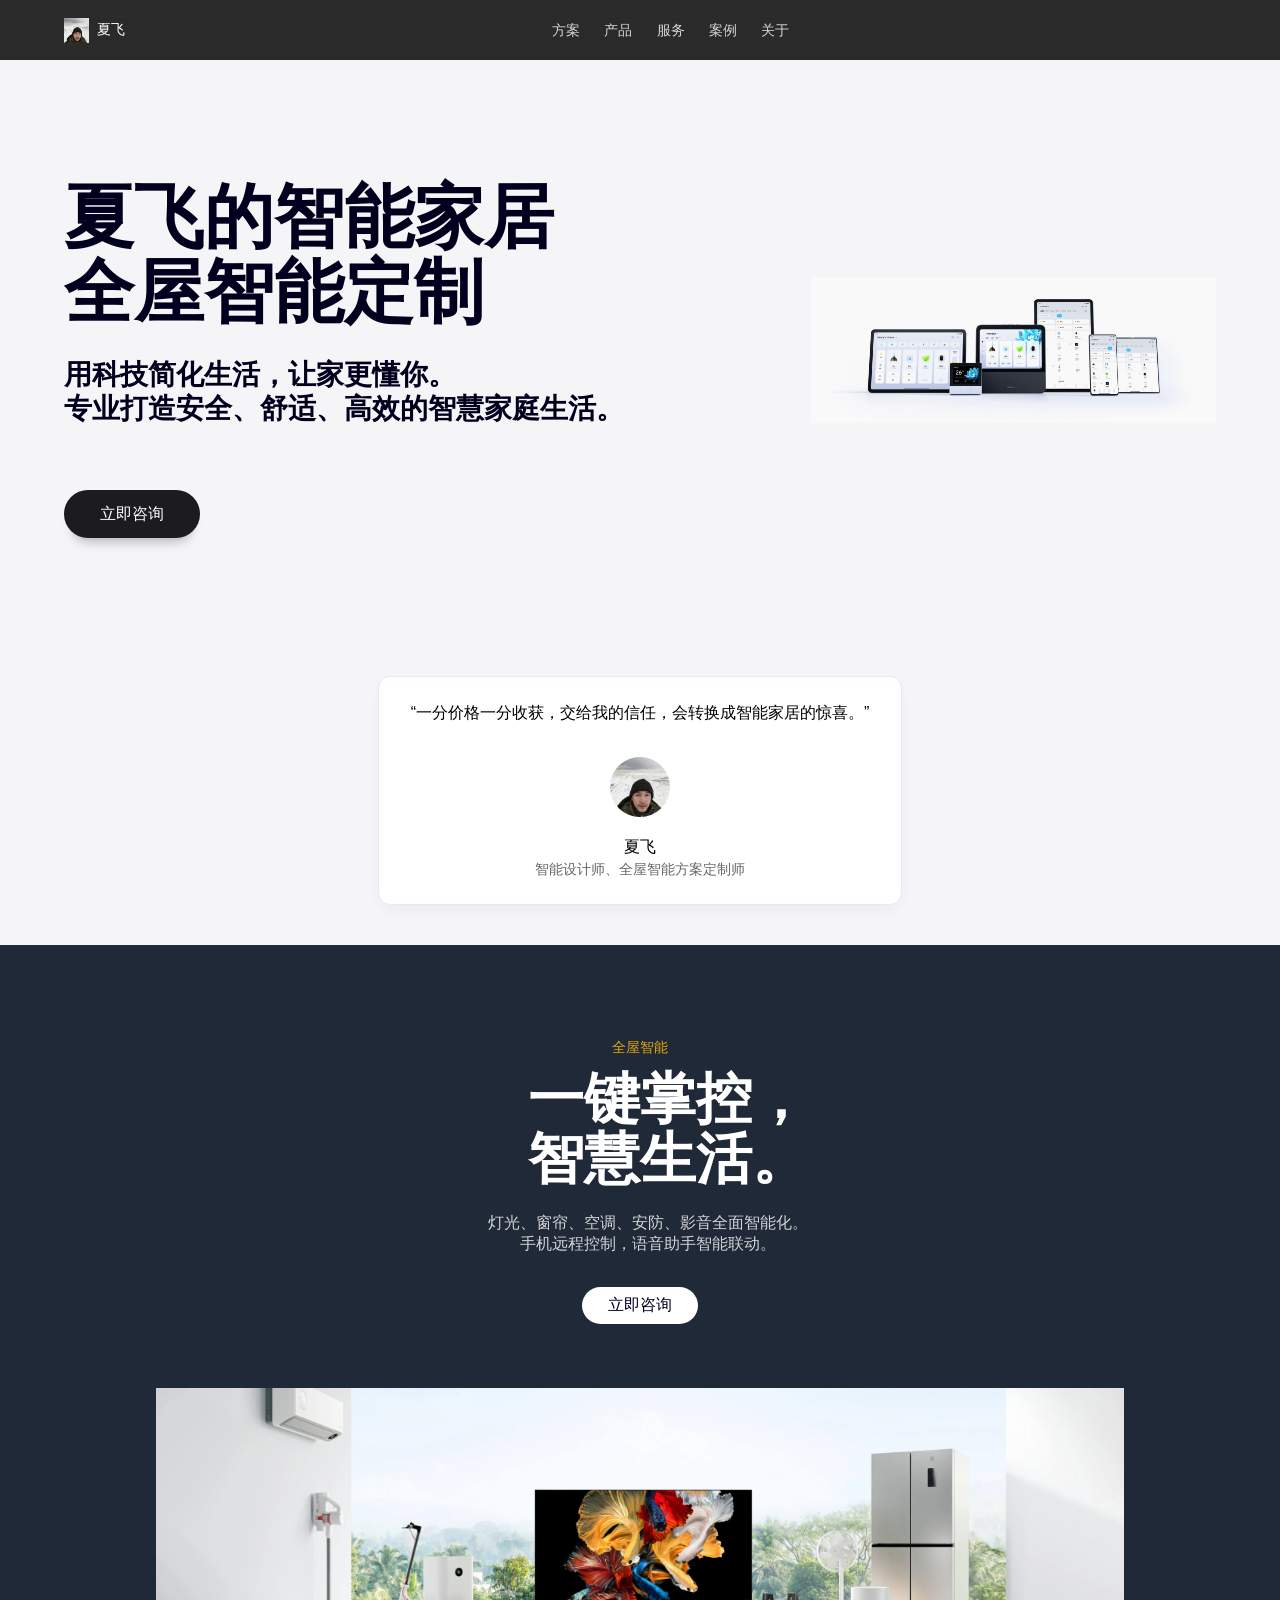
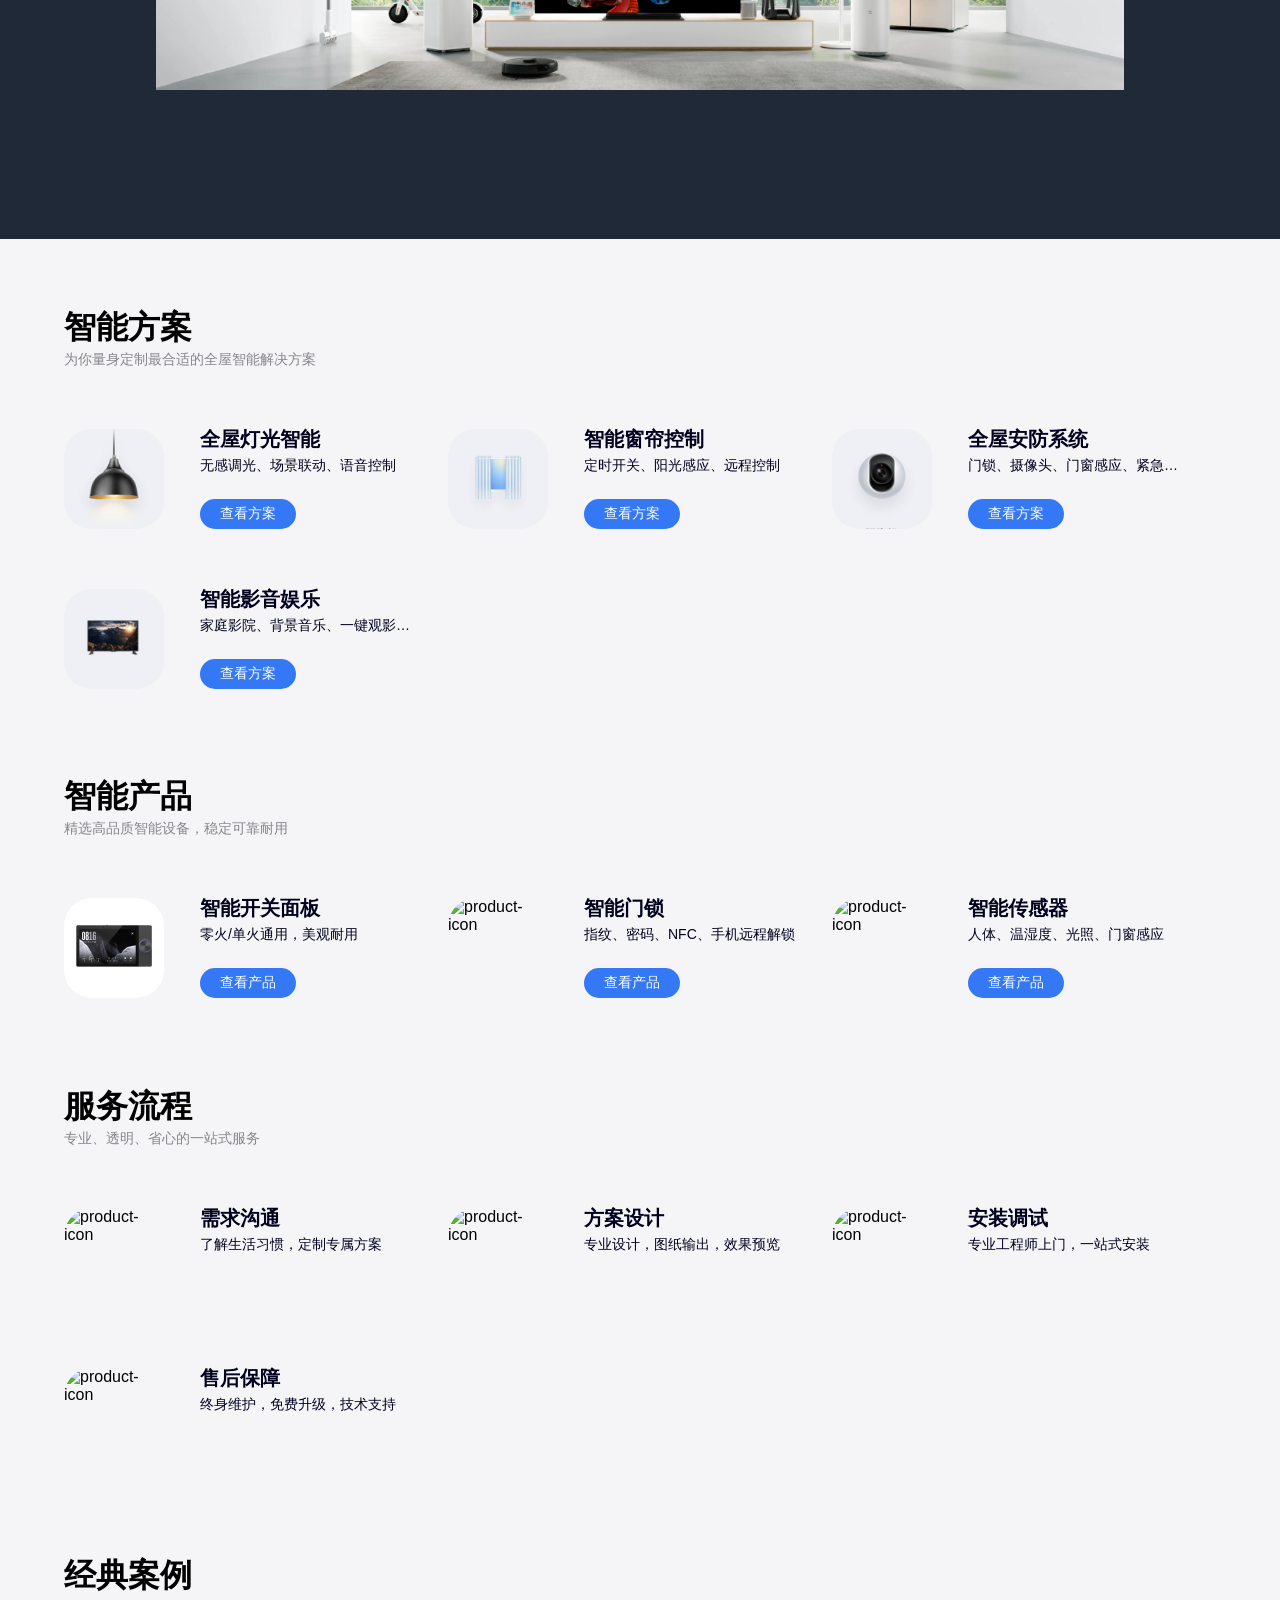
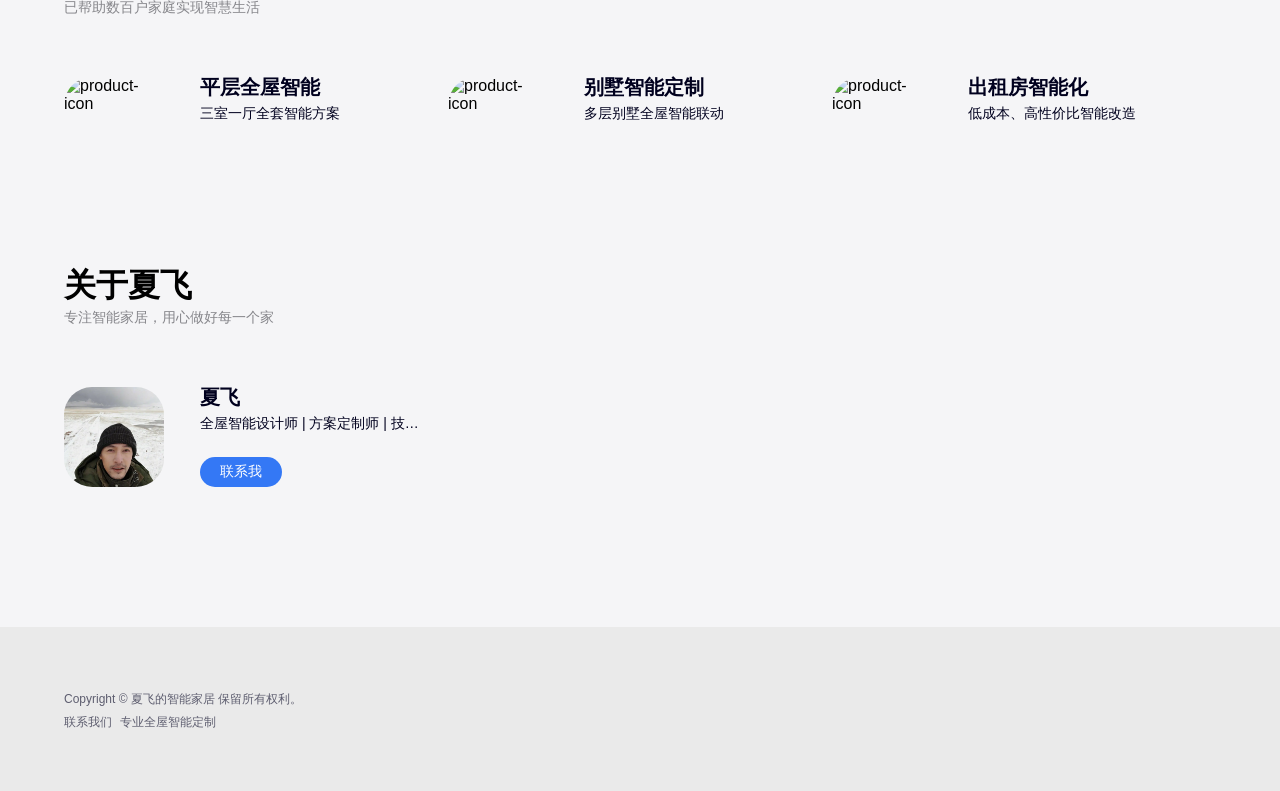
==== index.html @ c9dd4afc "Update index.html" ====
<!DOCTYPE html>
<html lang="zh-CN">

<head>
  <meta charset="UTF-8">
  <meta http-equiv="X-UA-Compatible" content="IE=edge">
  <meta name="viewport" content="width=device-width, initial-scale=1.0">
  <title>夏飞的智能家居</title>
  <link rel="stylesheet" href="/main.css">
  <link rel="icon" type="image/x-icon" href="/img/icon.webp">
  <link rel="apple-touch-icon" href="/img/icon.webp">
  <meta name="apple-mobile-web-app-title" content="智能家居">
  <link rel="bookmark" href="/img/icon.webp">
  <link rel="apple-touch-icon-precomposed" sizes="180x180" href="/img/icon.webp">
  <meta name="description" content="夏飞智能家居，全屋智能定制，打造安全、舒适、高效的智慧家庭生活。">
  <meta name="theme-color" content="#1C1C1F">
  <link rel="stylesheet" href="https://cdn3.codesign.qq.com/icons/X2bzpZRWkZAaV/latest/iconfont.css">
  <script src="/jquery-3.7.1.min.js"></script>
</head>

<body id="body">
  <!-- 顶部导航栏 -->
  <div class="nav">
    <div class="nav-content">
      <div class="nav-left">
        <a href="javascript:scrollToTopWithAnimation()" class="site-logo">
          <img src="/img/icon.webp" alt="logo" class="site-logo-img">
          <span class="site-name">夏飞</span>
        </a>
      </div>
      <div class="nav-center">
        <a href="#方案" class="nav-item">方案</a>
        <a href="#产品" class="nav-item">产品</a>
        <a href="#服务" class="nav-item">服务</a>
        <a href="#案例" class="nav-item">案例</a>
        <a href="#关于" class="nav-item">关于</a>
      </div>
      <div class="nav-right">
        <a class="nav-menu" id="nav-menu"><span class="heofont icon-menu-fill"></span></a>
      </div>
    </div>
  </div>

  <!-- 移动端菜单 -->
  <div class="menu-list" id="menu-list">
    <a href="#方案" class="nav-item">方案</a>
    <a href="#产品" class="nav-item">产品</a>
    <a href="#服务" class="nav-item">服务</a>
    <a href="#案例" class="nav-item">案例</a>
    <a href="#关于" class="nav-item">关于</a>
  </div>

  <!-- 首屏Banner -->
  <div class="first-stack need-padding">
    <div class="left-Introduce">
      <div class="title-group">
        <span class="title">夏飞的智能家居</span>
        <span class="title">全屋智能定制</span>
      </div>
      <div class="discription">
        <span class="discription-text">用科技简化生活，<span class="inline-word">让家更懂你。</span><br>专业打造<span class="inline-word">安全、舒适、高效</span>的智慧家庭生活。</span>
      </div>
      <div class="first-stack-links">
        <a href="#服务" class="about-button">立即咨询</a>
      </div>
    </div>
    <a href="#方案" class="right-stack">
      <img class="banner-img" src="/img/mishebei.webp" alt="banner" title="banner">
    </a>
  </div>

  <!-- 个人介绍 -->
  <div class="avatar-discription">
    <span class="avatar-discription-text">“一分价格一分收获，交给我的信任，会转换成智能家居的惊喜。”</span>
    <img class="avatar-image" src="/img/icon.webp">
    <span class="avatar-name">夏飞</span>
    <span class="avatar-title">智能设计师、全屋智能方案定制师</span>
  </div>

  <!-- 全屋智能Banner -->
  <div class="product-banner" style="background:#1F2937;">
    <div class="banner-info need-padding">
      <span class="tips">全屋智能</span>
      <span class="title">一键掌控<span class="punctuation">，</span><br>智慧生活<span class="punctuation">。</span></span>
      <div class="banner-discription-group">
        <span class="description">灯光、窗帘、空调、安防、影音<span class="inline-word">全面智能化<span class="punctuation">。</span></span></span>
        <span class="description">手机远程控制，语音助手<span class="inline-word">智能联动<span class="punctuation">。</span></span></span>
      </div>
      <div class="link-group">
        <a class="primary-button" href="#服务">立即咨询</a>
      </div>
    </div>
    <div class="banner-pic">
      <img class="banner-pic-img" src="/img/banner-muyu.webp" alt="banner image">
    </div>
  </div>

  <!-- 智能方案 -->
  <div class="anchor-point" id="方案"></div>
  <div class="product-group need-padding">
    <h2 class="group-title">智能方案</h2>
    <span class="group-description">为你量身定制最合适的全屋智能解决方案</span>
    <div class="group-items">

      <div class="group-item">
        <a class="group-item-icon">
          <img class="group-item-icon-img" src="/img/灯光.jpg" alt="product-icon">
        </a>
        <div class="group-info-group">
          <div class="group-info">
            <a class="title">全屋灯光智能</a>
            <a class="discription">无感调光、场景联动、语音控制</a>
          </div>
          <div class="group-info-button">
            <a class="linkbutton" href="/light.html" target="_blank">查看方案</a>
          </div>
        </div>
      </div>

      <div class="group-item">
        <a class="group-item-icon">
          <img class="group-item-icon-img" src="/img/窗帘.jpg" alt="product-icon">
        </a>
        <div class="group-info-group">
          <div class="group-info">
            <a class="title">智能窗帘控制</a>
            <a class="discription">定时开关、阳光感应、远程控制</a>
          </div>
          <div class="group-info-button">
            <a class="linkbutton" href="/curtain.html" target="_blank">查看方案</a>
          </div>
        </div>
      </div>

      <div class="group-item">
        <a class="group-item-icon">
          <img class="group-item-icon-img" src="/img/摄像机.jpg" alt="product-icon">
        </a>
        <div class="group-info-group">
          <div class="group-info">
            <a class="title">全屋安防系统</a>
            <a class="discription">门锁、摄像头、门窗感应、紧急报警</a>
          </div>
          <div class="group-info-button">
            <a class="linkbutton" href="/security.html" target="_blank">查看方案</a>
          </div>
        </div>
      </div>

      <div class="group-item">
        <a class="group-item-icon">
          <img class="group-item-icon-img" src="/img/电视.jpg" alt="product-icon">
        </a>
        <div class="group-info-group">
          <div class="group-info">
            <a class="title">智能影音娱乐</a>
            <a class="discription">家庭影院、背景音乐、一键观影模式</a>
          </div>
          <div class="group-info-button">
            <a class="linkbutton" href="/media.html" target="_blank">查看方案</a>
          </div>
        </div>
      </div>

    </div>
  </div>

  <!-- 智能产品 -->
  <div class="anchor-point" id="产品"></div>
  <div class="product-group need-padding">
    <h2 class="group-title">智能产品</h2>
    <span class="group-description">精选高品质智能设备，稳定可靠耐用</span>
    <div class="group-items">

      <div class="group-item">
        <a class="group-item-icon">
          <img class="group-item-icon-img" src="/img/智能开关.jpg" alt="product-icon">
        </a>
        <div class="group-info-group">
          <div class="group-info">
            <a class="title">智能开关面板</a>
            <a class="discription">零火/单火通用，美观耐用</a>
          </div>
          <div class="group-info-button">
            <a class="linkbutton" href="/switch.html" target="_blank">查看产品</a>
          </div>
        </div>
      </div>

      <div class="group-item">
        <a class="group-item-icon">
          <img class="group-item-icon-img" src="/img/智能门锁.jpg" alt="product-icon">
        </a>
        <div class="group-info-group">
          <div class="group-info">
            <a class="title">智能门锁</a>
            <a class="discription">指纹、密码、NFC、手机远程解锁</a>
          </div>
          <div class="group-info-button">
            <a class="linkbutton" href="/lock.html" target="_blank">查看产品</a>
          </div>
        </div>
      </div>

      <div class="group-item">
        <a class="group-item-icon">
          <img class="group-item-icon-img" src="/img/传感器.jpg" alt="product-icon">
        </a>
        <div class="group-info-group">
          <div class="group-info">
            <a class="title">智能传感器</a>
            <a class="discription">人体、温湿度、光照、门窗感应</a>
          </div>
          <div class="group-info-button">
            <a class="linkbutton" href="/sensor.html" target="_blank">查看产品</a>
          </div>
        </div>
      </div>

    </div>
  </div>

  <!-- 服务流程 -->
  <div class="anchor-point" id="服务"></div>
  <div class="product-group need-padding">
    <h2 class="group-title">服务流程</h2>
    <span class="group-description">专业、透明、省心的一站式服务</span>
    <div class="group-items">
      <div class="group-item">
        <a class="group-item-icon">
          <img class="group-item-icon-img" src="/img/tianliGPT.webp" alt="product-icon">
        </a>
        <div class="group-info-group">
          <div class="group-info">
            <a class="title">需求沟通</a>
            <a class="discription">了解生活习惯，定制专属方案</a>
          </div>
        </div>
      </div>
      <div class="group-item">
        <a class="group-item-icon">
          <img class="group-item-icon-img" src="/img/反馈论坛.webp" alt="product-icon">
        </a>
        <div class="group-info-group">
          <div class="group-info">
            <a class="title">方案设计</a>
            <a class="discription">专业设计，图纸输出，效果预览</a>
          </div>
        </div>
      </div>
      <div class="group-item">
        <a class="group-item-icon">
          <img class="group-item-icon-img" src="/img/应用图标库.webp" alt="product-icon">
        </a>
        <div class="group-info-group">
          <div class="group-info">
            <a class="title">安装调试</a>
            <a class="discription">专业工程师上门，一站式安装</a>
          </div>
        </div>
      </div>
      <div class="group-item">
        <a class="group-item-icon">
          <img class="group-item-icon-img" src="/img/Butterfly.webp" alt="product-icon">
        </a>
        <div class="group-info-group">
          <div class="group-info">
            <a class="title">售后保障</a>
            <a class="discription">终身维护，免费升级，技术支持</a>
          </div>
        </div>
      </div>
    </div>
  </div>

  <!-- 经典案例 -->
  <div class="anchor-point" id="案例"></div>
  <div class="product-group need-padding">
    <h2 class="group-title">经典案例</h2>
    <span class="group-description">已帮助数百户家庭实现智慧生活</span>
    <div class="group-items">
      <div class="group-item">
        <a class="group-item-icon">
          <img class="group-item-icon-img" src="/img/HeoMusic.webp" alt="product-icon">
        </a>
        <div class="group-info-group">
          <div class="group-info">
            <a class="title">平层全屋智能</a>
            <a class="discription">三室一厅全套智能方案</a>
          </div>
        </div>
      </div>
      <div class="group-item">
        <a class="group-item-icon">
          <img class="group-item-icon-img" src="/img/TimePlus.webp" alt="product-icon">
        </a>
        <div class="group-info-group">
          <div class="group-info">
            <a class="title">别墅智能定制</a>
            <a class="discription">多层别墅全屋智能联动</a>
          </div>
        </div>
      </div>
      <div class="group-item">
        <a class="group-item-icon">
          <img class="group-item-icon-img" src="/img/anzhiyu.webp" alt="product-icon">
        </a>
        <div class="group-info-group">
          <div class="group-info">
            <a class="title">出租房智能化</a>
            <a class="discription">低成本、高性价比智能改造</a>
          </div>
        </div>
      </div>
    </div>
  </div>

  <!-- 关于我 -->
  <div class="anchor-point" id="关于"></div>
  <div class="product-group need-padding">
    <h2 class="group-title">关于夏飞</h2>
    <span class="group-description">专注智能家居，用心做好每一个家</span>
    <div class="group-items">
      <div class="group-item">
        <a class="group-item-icon">
          <img class="group-item-icon-img" src="/img/icon.webp" alt="product-icon">
        </a>
        <div class="group-info-group">
          <div class="group-info">
            <a class="title">夏飞</a>
            <a class="discription">全屋智能设计师 | 方案定制师 | 技术工程师</a>
          </div>
          <div class="group-info-button">
            <a class="linkbutton" href="/contact.html" target="_blank">联系我</a>
          </div>
        </div>
      </div>
    </div>
  </div>

  <!-- 页脚 -->
  <div class="footer">
    <div class="footer-content need-padding">
      <span class="info">Copyright © 夏飞的智能家居 保留所有权利。</span>
      <div class="info-group">
        <a class="info" href="#服务">联系我们</a>
        <a class="info">专业全屋智能定制</a>
      </div>
    </div>
  </div>

  <script src="/js/simpleParallax.min.js"></script>
  <script src="/js/main.js"></script>
</body>
</html>
---- main.css ----
@charset  "UTF-8";

:root{
  --heo-white: #fff;
  --heo-white-op: rgba(255,255,255,0.2);
  --heo-black: #000;
  --heo-black-op: rgba(0,0,0,0.2);
  --heo-none: #00001e00;
  --heo-gray: #999999;
  --heo-gray-op: #9999992b;
  --heo-vip: #e5a80d;
  --heo-main: var(--heo-theme);
  --heo-main-op: var(--heo-theme-op);
  --heo-main-none: var(--heo-theme-none);
  --heo-shadow-theme: 0 8px 12px -3px var(--heo-theme-op);
  --heo-shadow-blackdeep: 0 2px 16px -3px rgba(0, 0, 0,.15);
  --heo-shadow-main: 0 8px 12px -3px var(--heo-main-op);
  --heo-shadow-blue: 0 8px 12px -3px rgba(40, 109, 234,.20);
  --heo-shadow-white: 0 8px 12px -3px rgba(255, 255, 255,.20);
  --heo-shadow-black: 0 0 12px 4px rgba(0, 0, 0,.05);
  --heo-shadow-yellow: 0px 38px 77px -26px rgba(255, 201, 62,.12);
  --heo-shadow-red: 0 8px 12px -3px #ee7d7936;
  --heo-shadow-green: 0 8px 12px -3px #87ee7936;
  --heo-logo-color: linear-gradient(215deg,#4584ff 0%,#cf0db9 100%);
  --heo-snackbar-time: 5s;
  --style-border: 1px solid var(--heo-card-border);
  --style-border-always: 1px solid var(--heo-card-border);
  --style-border-hover: 1px solid var(--heo-main);
  --style-border-hover-always: 1px solid var(--heo-main);
  --style-border-dashed: 1px dashed var(--heo-theme-op);
}

::selection {
  background: var(--heo-fontcolor);
  color: var(--heo-background);
}

:root {
  --heo-theme: #4375ff;
  --heo-theme-op: #4375ff23;
  --heo-theme-op-deep: #4375ffdd;
  --heo-theme-none: #4375ff01;
  --heo-blue: #3478f5;
  --heo-red: #D8213C;
  --heo-pink: #FF7C7C;
  --heo-green: #28a63f;
  --heo-yellow: #c28b00;
  --heo-yellow-op: #d99c001a;
  --heo-orange: #ffc635;
  --heo-fontcolor: #00001e;
  --heo-background: #F5F5F7;
  --heo-navbg: rgba(22, 22, 23, 0.91);
  --heo-reverse: #000;
  --heo-maskbg: rgba(255, 255, 255, 0.6);
  --heo-maskbgdeep: rgba(255, 255, 255, 0.85);
  --heo-hovertext: var(--heo-main);
  --heo-ahoverbg: #F7F7FA;
  --heo-lighttext: var(--heo-main);
  --heo-secondtext: rgba(60, 60, 67, 0.6);
  --heo-scrollbar: rgba(60, 60, 67, 0.4);
  --heo-card-btn-bg: #1C1C1F;
  --heo-post-blockquote-bg: #fafcff;
  --heo-post-tabs-bg: #f2f5f8;
  --heo-secondbg: #eaeaea;
  --heo-shadow-nav:0 5px 12px -5px rgba(102, 68, 68, 0.05);
  --heo-card-bg: #fff;
  --heo-card-bg-op: var(--heo-black-op);
  --heo-card-bg-none: rgba(255, 255, 255, 0);
  --heo-shadow-lightblack:0 5px 12px -5px rgba(102, 68, 68, 0.00);
  --heo-shadow-light2black:0 5px 12px -5px rgba(102, 68, 68, 0.00);
  --heo-card-border: #e3e8f7;
  --heo-shadow-border: 0 8px 16px -4px #2c2d300c;
  --style-border-forever: 2px solid var(--heo-main);
}

@keyframes floating {
  0% { transform: translate(0,  0px); }
  50%  { transform: translate(0, 10px); }
  100%   { transform: translate(0, 0px); }   
}

@keyframes showbanner {
  0% {
    top: 0px;
    background: var(--heo-theme);
  }
  30% {
    top: 40px;
  }
  80% {
    background: var(--heo-theme);
  }
  100% {
    background: var(--heo-secondbg);
  }
}

@keyframes showbannertext {
  0% {
    color: var(--heo-white);
  }
  30% {
    
  }
  80% {
    color: var(--heo-white);
  }
  100% {
    color: var(--heo-fontcolor);
  }
}

body {
  background: var(--heo-background);
  display: flex;
  margin: auto;
  flex-direction: column;
  font-family: PingFangSC-Regular, Roboto, Helvetica Neue, Helvetica, Tahoma,
    Arial, PingFang SC-Light, Microsoft YaHei;
  align-items: center;
}

body .need-padding {
  max-width: 1200px;
  width: 90%;
}

a {
  text-decoration:none;
  user-select:none;
  -webkit-user-drag: none;
}

span {
  user-select:none;
}

sup {
  font-size: 12px;
  background: var(--heo-green);
  color: var(--heo-white);
  padding: 4px;
  border-radius: 4px;
  margin-left: 6px;
  white-space: nowrap;
  position: absolute;
  top: -4px;
}

sup.hot {
  background: var(--heo-red);
}

img {
  user-select:none;
  -webkit-user-drag: none;
}

/* ✅ 修复1：导航栏强制在最顶层 */
.nav {
  display: flex;
  width: 100%;
  left: 0;
  position: fixed;
  justify-content: center;
  flex-direction: column;
  background: var(--heo-navbg);
  align-items: center;
  z-index: 9999;
  transition: ease-in-out 0.3s;
  backdrop-filter: blur(10px);
}

.nav-content {
  max-width: 1200px;
  width: 90%;
  display: flex;
  justify-content: space-between;
  align-items: center;
  height: 60px;
  z-index: 2;
  transition: ease-in-out 0.3s;
}

.nav-banner {
  width: 100%;
  height: 44px;
  display: flex;
  align-items: center;
  justify-content: center;
  position: absolute;
  top: 44px;
  left: 0;
  animation: showbanner 4s ease-in-out;
  z-index: 1;
  background: var(--heo-secondbg);
  
}

.nav-banner a{
  font-size: 12px;
  transition: ease-in-out 0.3s;
  animation: showbannertext 4s ease-in-out;
  color: var(--heo-fontcolor);
}

.nav-banner a:hover {
  color: var(--heo-main);
}

.nav-right .nav-menu {
  display: none;
}

a.site-logo {
  display: flex;
  align-items: center;
}

img.site-logo-img {
  width: 25px;
}

.menu-list {
  display: none;
}

.banner-img {
  width: 405px;
  max-width: 100%;
  animation: floating 4s ease-in-out infinite;
  pointer-events:none;
  object-fit:cover;
  transform: translate(0,  -7px);
}

span.site-name {
  color: var(--heo-white);
  font-size: 14px;
  margin-left: 8px;
}

a.nav-item {
  color: var(--heo-white);
  opacity: 0.8;
  transition: ease-in-out 0.3s;
  font-size: 14px;
  margin: 0 2px;
  padding: 4px 8px;
  border-radius: 16px;
}

a.nav-item:hover {
  opacity: 1;
  background: var(--heo-card-bg);
  color: var(--heo-fontcolor);
}

.nav-right {
  display: flex;
  align-items: center;
}

.first-stack {
  display: flex;
  justify-content: space-between;
  margin-top: 180px;
  margin-bottom: 120px;
  align-items: center;
}

.title-group {
  display: flex;
  flex-direction: column;
  font-size: 70px;
  font-weight: 400;
  color: #00001e;
  line-height: 75px;
  font-weight: bold;
  font-family: system-ui;
}

span.discription-text {
  display: block;
  font-size: 28px;
  font-weight: 400;
  color: #00001e;
  line-height: 34px;
  margin-top: 28px;
  font-weight: bold;
}

a.about-button {
  display: flex;
  padding: 0 36px;
  background: var(--heo-card-btn-bg);
  color: var(--heo-white);
  border-radius: 29px;
  box-shadow: 0px 12px 12px -9px rgba(0,0,0,0.29);
  margin-top: 64px;
  width: fit-content;
  transition: ease-in-out 0.3s;
  white-space: nowrap;
  align-items: center;
  justify-content: center;
  height: 48px;
}

a.about-button:hover {
  background: var(--heo-main);
  box-shadow: 0px 12px 12px -9px rgba(5, 51, 137, 0.29);
}

.product-group {
  margin: 0;
  width: 100%;
}

h2.group-title {
  font-size: 32px;
  margin-bottom: 0;
}

.group-description {
  font-size: 14px;
  color: var(--heo-secondtext);
}

.group-items {
  display: flex;
  margin-top: 60px;
  flex-direction: row;
  flex-wrap: wrap;
  
}

.group-item {
  display: flex;
  width: calc(100% / 3);
  margin-bottom: 60px;
}

a.group-item-icon {
  width: 100px;
  height: 100px;
  flex-shrink: 0;
}

img.group-item-icon-img {
  width: 100px;
  height: 100px;
  border-radius: 28px;
  display: block !important;
  visibility: visible !important;
  opacity: 1 !important;
}

.group-info-button {
  display: flex;
  align-items: center;
  margin-top: 8px;
}

span.linkbotton-tips {
  display: flex;
  margin-left: 10px;
  font-size: 12px;
  color: var(--heo-secondtext);
}

.special-card span.linkbotton-tips {
  color: var(--heo-white);
}

.group-info {
  display: flex;
  flex-direction: column;
}

.group-info-group {
  margin-left: 36px;
  display: flex;
  flex-direction: column;
  justify-content: space-between;
  height: 100px;
  height: auto !important;
  min-height: 100px;
}

.group-info-group a.title {
  color: var(--heo-fontcolor);
  font-size: 20px;
  line-height: 1;
  margin-bottom: 8px;
  width: fit-content;
  position: relative;
  font-weight: bold;
}

.group-info-group a.discription {
  color: var(--heo-fontcolor);
  font-size: 14px;
  width: fit-content;
  max-width: 220px;
  word-break: break-all;
  text-overflow: ellipsis;
  display: -webkit-box;
  -webkit-box-orient: vertical;
  -webkit-line-clamp: 1;
  overflow: hidden;
  margin-bottom: 8px;
}

/* ✅ 修复2：按钮层级降低 */
a.linkbutton {
  padding: 6px 20px;
  display: flex;
  background: var(--heo-blue);
  color: var(--heo-white);
  font-size: 14px;
  border-radius: 21px;
  transition: ease-in-out 0.3s;
  width: fit-content;
  white-space: nowrap;
  display: inline-block !important;
  visibility: visible !important;
  opacity: 1 !important;
  position: relative !important;
  z-index: 1;
}

a.linkbutton:hover {
  filter: brightness(1.2);
}

a.linkbutton:active {
  filter: brightness(0.8);
}

.footer {
  padding: 60px 0 60px 0;
  display: flex;
  justify-content: center;
  width: 100%;
  background: var(--heo-secondbg);
  margin-top: 80px;
  align-items: center;
}

.footer .info {
  font-size: 12px;
  margin: 0 20px;
  opacity: 0.6;
  color: var(--heo-fontcolor);
  transition: ease-in-out 0.3s;
  margin: 4px 0;
}

.footer a.info:hover {
  opacity: 1;
}

.footer .info-group .info:not(:first-child) {
  margin-left: 4px;
}

.footer-content {
  display: flex;
  flex-direction: column;
}

/* banner */

.product-banner {
  background-image: linear-gradient(180deg, #02162A 0%, #00001e 100%);
  width: 100%;
  display: flex;
  flex-direction: column;
  align-items: center;
  padding: 94px 0 0 0;
  height: fit-content;
  margin: 40px 0;
  overflow: hidden;
  position: relative;
  min-height: 800px;
}

.banner-info {
  display: flex;
  flex-direction: column;
  align-items: center;
}

.product-banner .tips {
  color: var(--heo-vip);
  font-size: 14px;
}

.product-banner span.title {
  font-size: 56px;
  color: var(--heo-white);
  font-weight: bold;
  text-align: center;
  line-height: 60px;
  margin-top: 12px;
}

span.punctuation {
  position: absolute;
}

.banner-discription-group {
  display: flex;
  flex-direction: column;
  align-items: center;
  opacity: 0.8;
  margin: 24px 0 32px 0;
}

.product-banner span.description {
  font-size: 16px;
  color: var(--heo-white);
  text-align: center;
}

.link-group {
  margin-bottom: 24px;
  display: flex;
  align-items: center;
}

a.primary-button {
  padding: 8px 26px;
  background: var(--heo-white);
  color: var(--heo-fontcolor);
  border-radius: 26px;
  transition: ease-in-out 0.3s;
  white-space: nowrap;
}

a.primary-button:hover {
  background: var(--heo-black);
  color: var(--heo-white);
}

a.second-link {
  color: var(--heo-white);
  opacity: 0.6;
  font-size: 14px;
  margin-left: 12px;
  transition: ease-in-out 0.3s;
}

a.second-link:hover {
  opacity: 1;
}

.banner-pic {
  margin-top: 20px;
  display: flex;
  justify-content: center;
  height: 400px;
  position: absolute;
  bottom: 100px;
}

.banner-pic-img {
  max-width: 968px;
  width: 100%;
  margin: auto;
}

.inline-word {
  word-break: keep-all;
  white-space: nowrap;
}

.first-stack-links {
  display: flex;
}

.about-button.social-button {
  margin-left: 8px;
  padding: 0 16px;
}

.about-button.social-button i {
  font-size: 20px;
  line-height: 1;
}

.special-card {
  background: #131202;
  width: 90%;
  border-radius: 30px;
  max-width: 1200px;
  position: relative;
  display: flex;
  overflow: hidden;
  height: 500px;
}

.special-card-left {
  padding: 54px 0 54px 75px;
  z-index: 1;
  width: 100%;
  position: relative;
}

.special-card-left .tips {
  font-size: 18px;
  font-weight: bold;
  color: var(--heo-white);
}

.special-card-left .title {
  font-size: 40px;
  font-weight: bold;
  max-width: 400px;
  line-height: 1.2;
  margin-top: 8px;
  max-width: calc(100% - 700px);
  color: var(--heo-white);
}

.special-card-left .discription {
  font-size: 16px;
  margin-top: 24px;
  opacity: 0.8;
  line-height: 1.2;
  max-width: calc(100% - 700px);
  color: var(--heo-white);
}

.special-card-left .button-group {
  position: absolute;
  bottom: 56px;
  display: flex;
  align-items: center;
}

.special-card-right {
  position: absolute;
  right: 0;
  top: 0;
  height: 100%;
  display: flex;
  z-index: 0;
}

.avatar-discription {
  display: flex;
  flex-direction: column;
  align-content: center;
  padding: 24px 32px;
  background: var(--heo-white);
  margin: 0 5%;
  border-radius: 12px;
  line-height: 1.5;
  max-width: 1200px;
  margin-top: 18px;
  border: var(--style-border-always);
  box-shadow: var(--heo-shadow-border);
}

.avatar-discription-text {
  display: flex;
  font-size: 16px;
  text-align: center;
}

span.avatar-name {
  display: flex;
  margin: auto;
  font-size: 16px;
  opacity: 1;
  margin-top: 14px;
}

.avatar-image {
  width: 60px;
  height: 60px;
  border-radius: 50%;
  margin: auto;
  margin-top: 28px;
  border: 4px solid white;
  box-shadow: var(--heo-shadow-lightblack);
}

.avatar-title {
  display: flex;
  margin: auto;
  font-size: 14px;
  opacity: 0.6;
  text-align: center;
}


@media screen and (max-width: 1200px) {
  .group-item {
    width: 50%;
  }

  .special-card {
    display: none;
  }

}

@media screen and (max-width: 768px) {
  .first-stack {
    margin-bottom: 20px;
  }

  .left-Introduce {
    margin-bottom: 40px;
  }

  a.about-button {
    margin-top: 40px;
  }
  
  .group-items {
    margin-top: 30px;
  }

  body .need-padding {
    width: 80%;
  }

  .first-stack {
    flex-direction: column;
    margin-top: 120px;
  }

  .product-group {
    margin:  0px;
  }
  
  .group-item {
    width: 100%;
  }

  .footer {
    flex-direction: column;
    margin-top: 20px;
  }

  .footer .info {
    margin-bottom: 12px;
  }

  .show-menu .nav {
    background: var(--heo-fontcolor);
  }

  .show-menu .nav-content {
    background: var(--heo-fontcolor);
  }

  .nav-right .nav-item {
    display: none;
  }

  .nav-right .nav-menu {
    display: flex;
    color: var(--heo-white);
    padding: 8px 0 8px 8px;
  }

  .product-banner span.title {
    font-size: 40px;
    line-height: 46px;
  }

  .menu-list {
    display: flex;
    position: fixed;
    flex-direction: column;
    top: 60px;
    background: var(--heo-fontcolor);
    width: 100%;
    height: 0%;
    z-index: 10;
    align-items: center;
    overflow: hidden;
    transition: ease-in-out 0.3s;
    opacity: 0;
  }

  .show-menu .menu-list {
    height: 100%;
    opacity: 1;
  }

  .menu-list a.nav-item {
    padding: 8px 8px;
    font-size: 16px;
    border-bottom: 1px solid #ffffff53;
    width: 90%;
    margin-left: 0;
  }

  .show-menu .menu-list a.nav-item {
    padding: 12px 8px;
  }
  
  .banner-pic {
    margin-top: 20px;
    height: 200px;
    bottom: 40px;
  }

  .product-banner {
    padding-top: 60px;
    min-height: 520px;
  }

  h2.group-title {
    margin: 0;
  }

  a.linkbutton {
    margin-left: 0px;
  }

  .banner-img {
    height: 100%;
  }

  .banner-pic-img {
    width: 100vw;
  }

  .nav-center {
    display: none;
  }
}

@media screen and (max-width: 375px) {
  .first-stack {
    margin-bottom: 20px;
  }

  .left-Introduce {
    margin-bottom: 40px;
  }

  a.about-button {
    margin-top: 40px;
  }
  
  .group-items {
    margin-top: 30px;
  }

  .group-item {
    flex-direction: row;
  }
  .group-info-group {
    margin-left: 20px;
    flex-direction: row;
    width: 100%;
    height: 45px;
  }

  .group-info-button {
    margin-top: 0px;
    flex-direction: column;
  }

  span.linkbotton-tips {
    margin-top: 4px;
  }

  .product-group {
    margin: 0;
  }

  img.group-item-icon-img,a.group-item-icon {
    width: 40px;
    height: 40px;
    border-radius: 12px;
  }

  .product-banner {
    padding-top: 40px;
  }

  .banner-pic {
    margin-top: 0px;
    height: 150px;
  }

  h2.group-title {
    margin: 0;
  }

  a.linkbutton {
    margin-left: 8px;
  }

  .footer {
    margin-top: 20px;
  }

  .title-group .title {
    font-size: 35px;
    line-height: 1.2;
  }

  span.discription-text {
    font-size: 16px;
    line-height: 1.2;
  }

  a.about-button {
    padding: 0 24px;
  }

  .nav-center {
    display: none;
  }
}

/* ✅ 修复3：锚点跳转位置，刚好在导航栏下方 */
.anchor-point {
  display: block;
  height: 80px;
  margin-top: -80px;
  visibility: hidden;
  pointer-events: none;
}
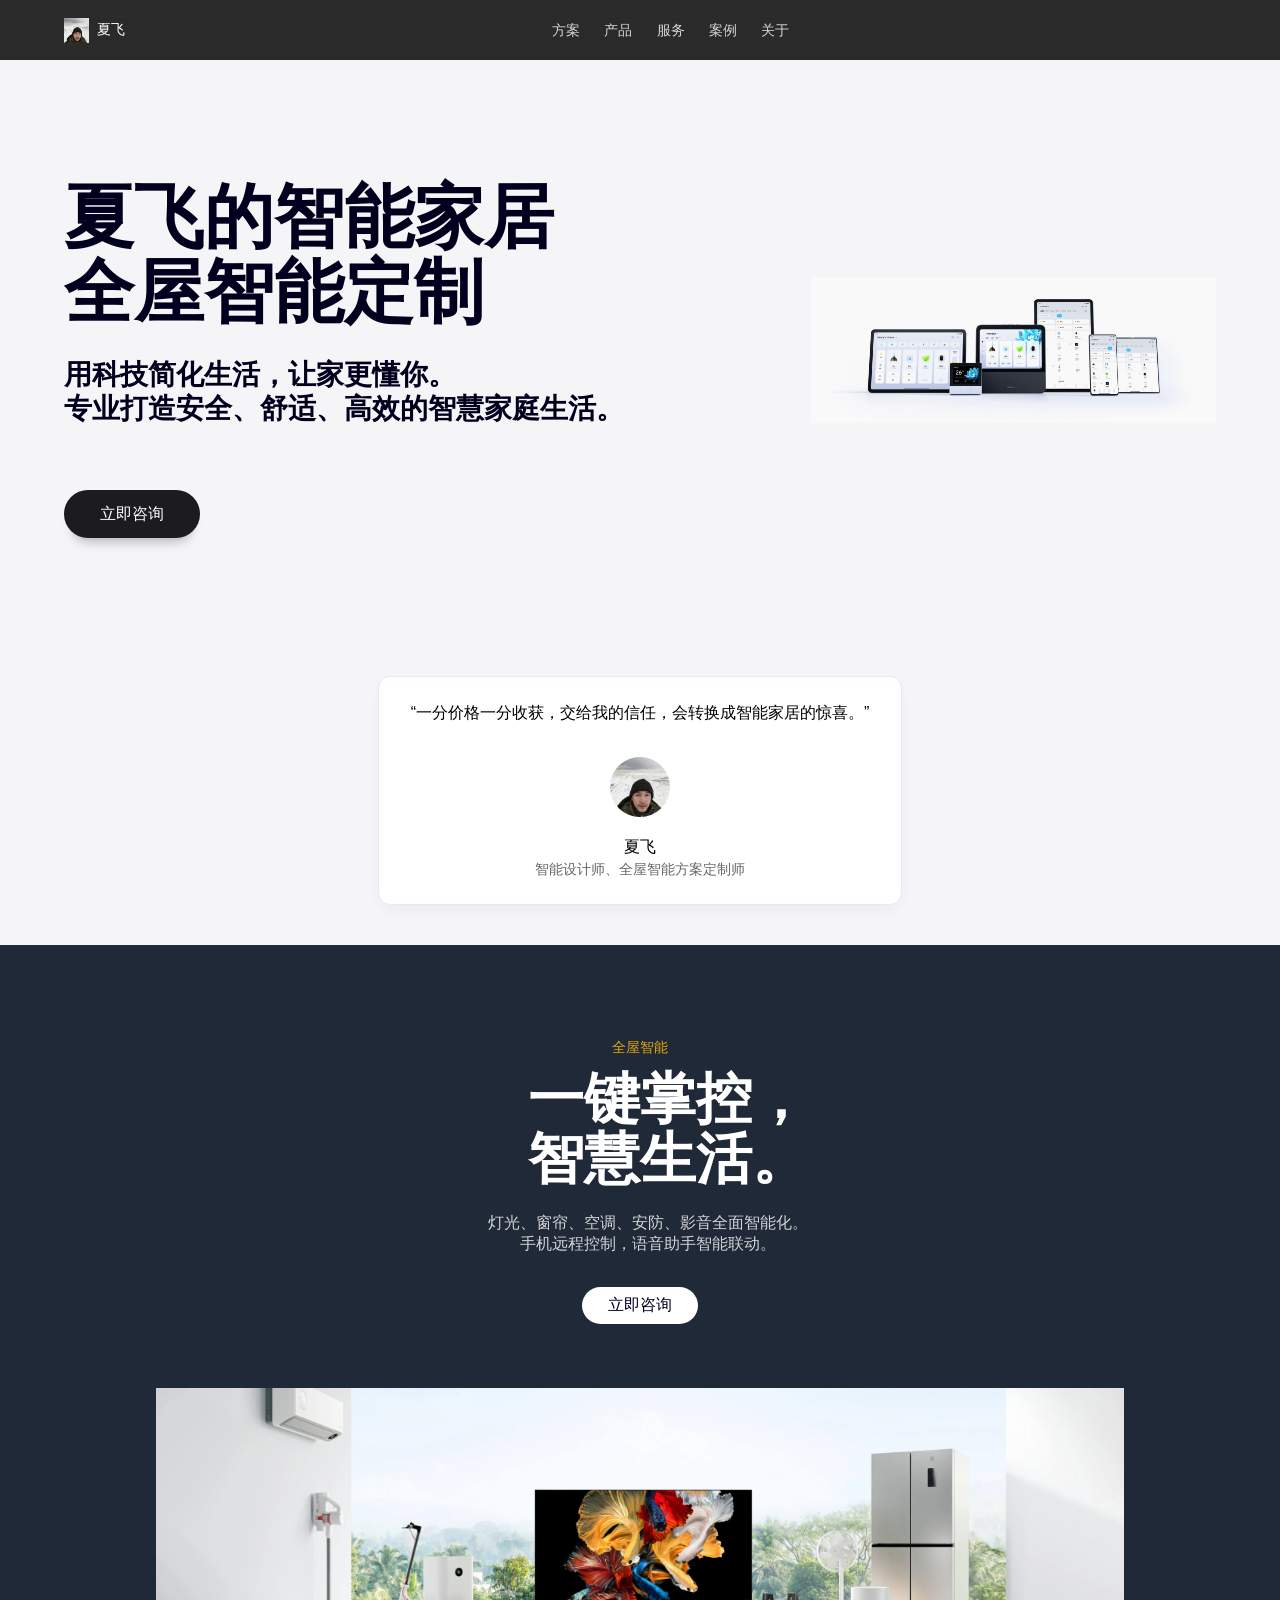
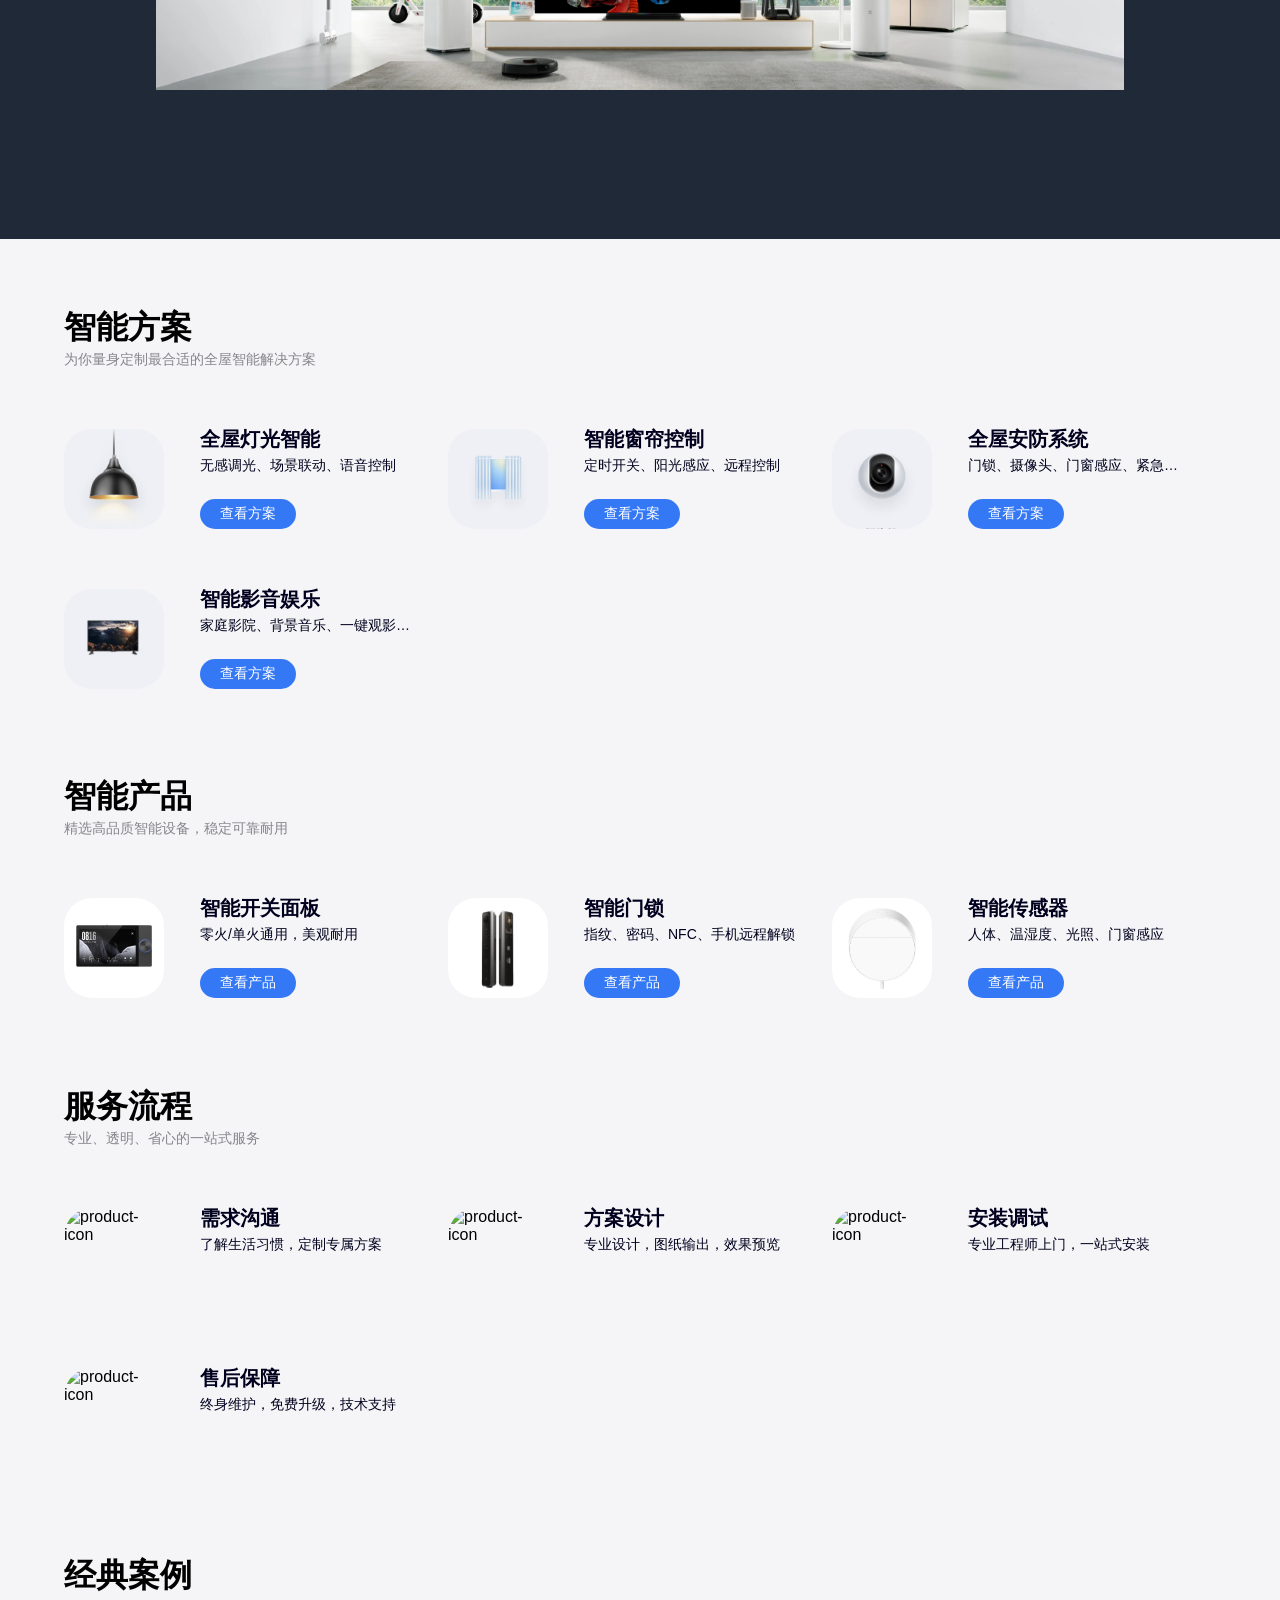
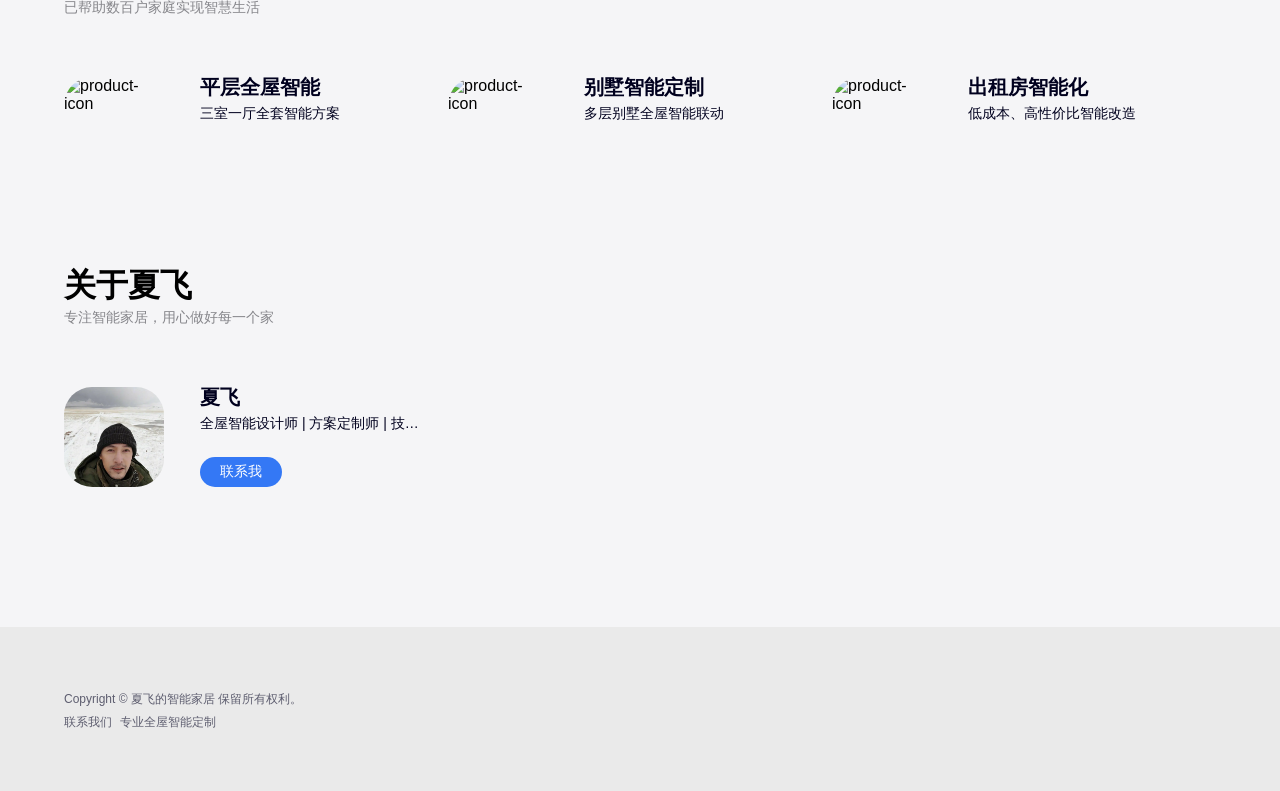
==== commit 72fb4de1: "Update index.html" ====
--- a/index.html
+++ b/index.html
@@ -61,7 +61,8 @@
         <span class="discription-text">用科技简化生活，<span class="inline-word">让家更懂你。</span><br>专业打造<span class="inline-word">安全、舒适、高效</span>的智慧家庭生活。</span>
       </div>
       <div class="first-stack-links">
-        <a href="#服务" class="about-button">立即咨询</a>
+        <!-- 👇 第一个立即咨询 → 跳转到联系页面 -->
+        <a href="/contact.html" class="about-button">立即咨询</a>
       </div>
     </div>
     <a href="#方案" class="right-stack">
@@ -87,7 +88,8 @@
         <span class="description">手机远程控制，语音助手<span class="inline-word">智能联动<span class="punctuation">。</span></span></span>
       </div>
       <div class="link-group">
-        <a class="primary-button" href="#服务">立即咨询</a>
+        <!-- 👇 第二个立即咨询 → 跳转到联系页面 -->
+        <a class="primary-button" href="/contact.html">立即咨询</a>
       </div>
     </div>
     <div class="banner-pic">
@@ -352,4 +354,5 @@
   <script src="/js/simpleParallax.min.js"></script>
   <script src="/js/main.js"></script>
 </body>
+
 </html>
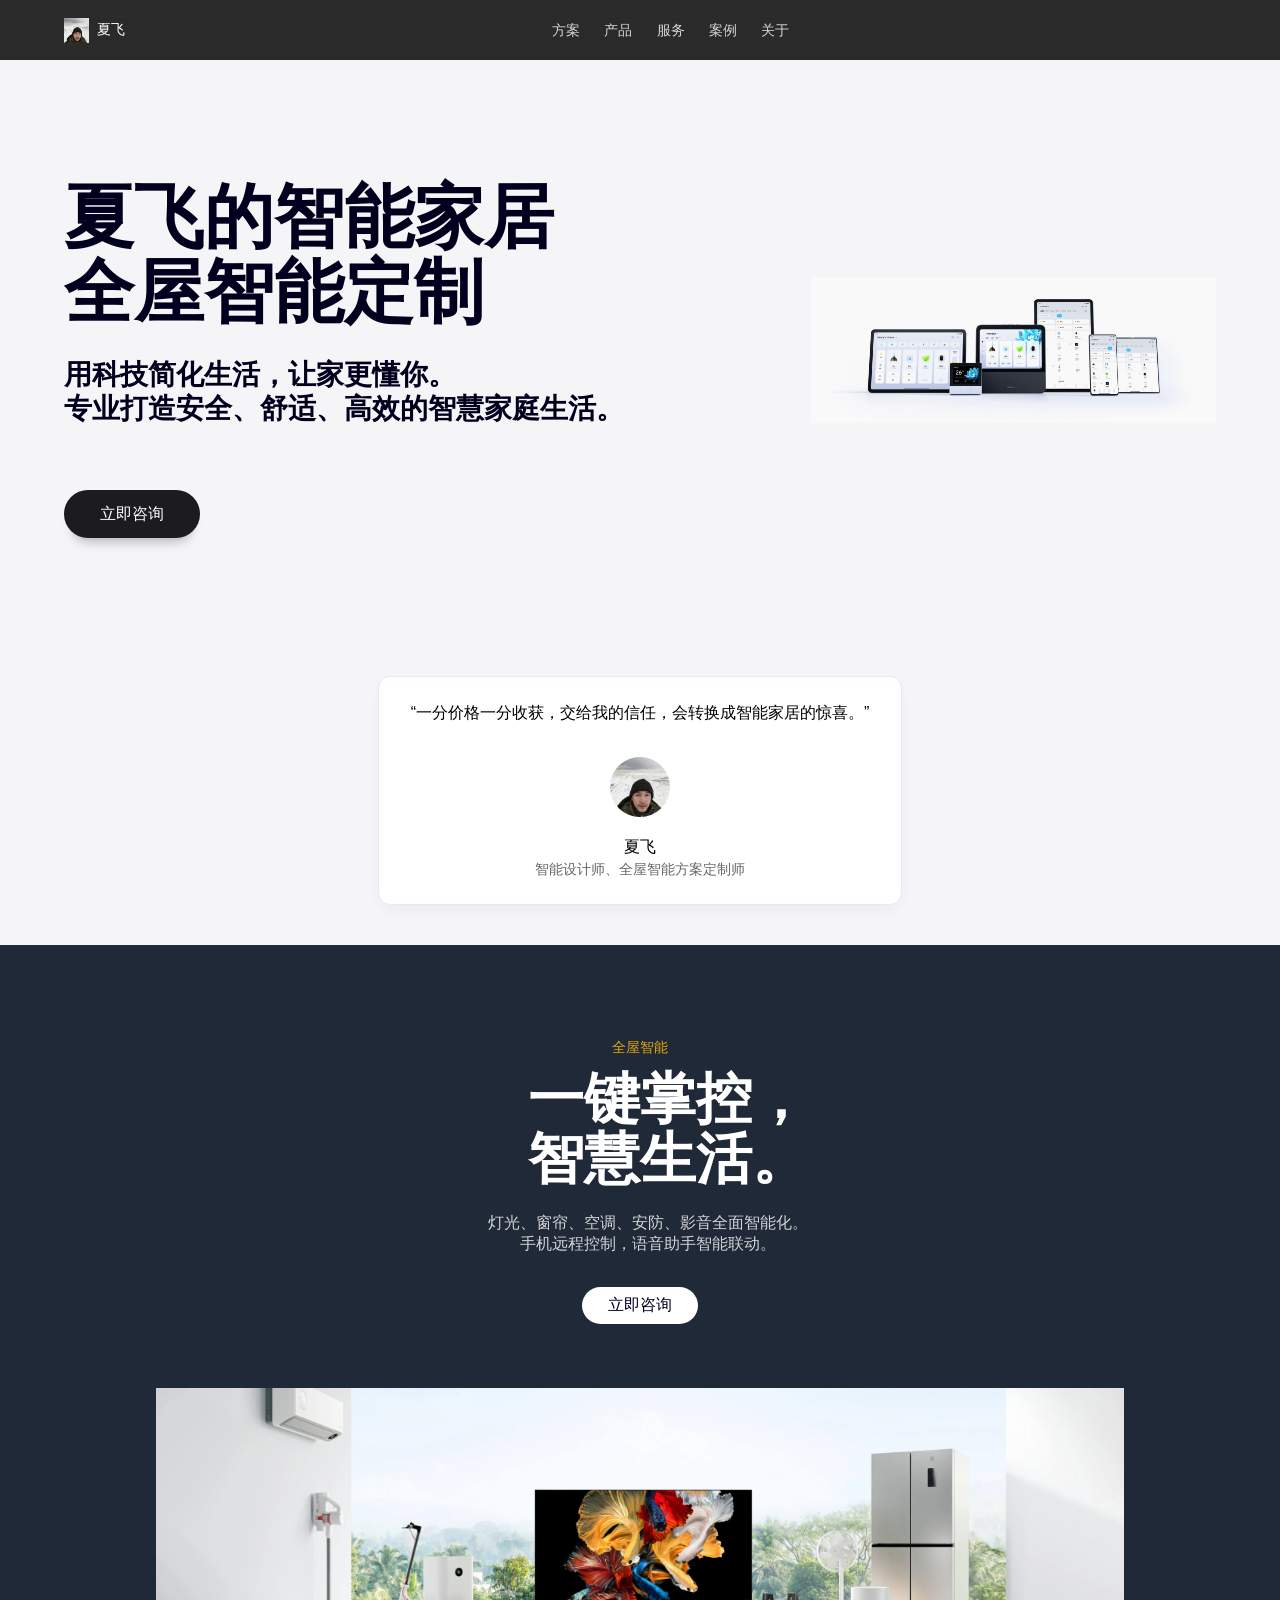
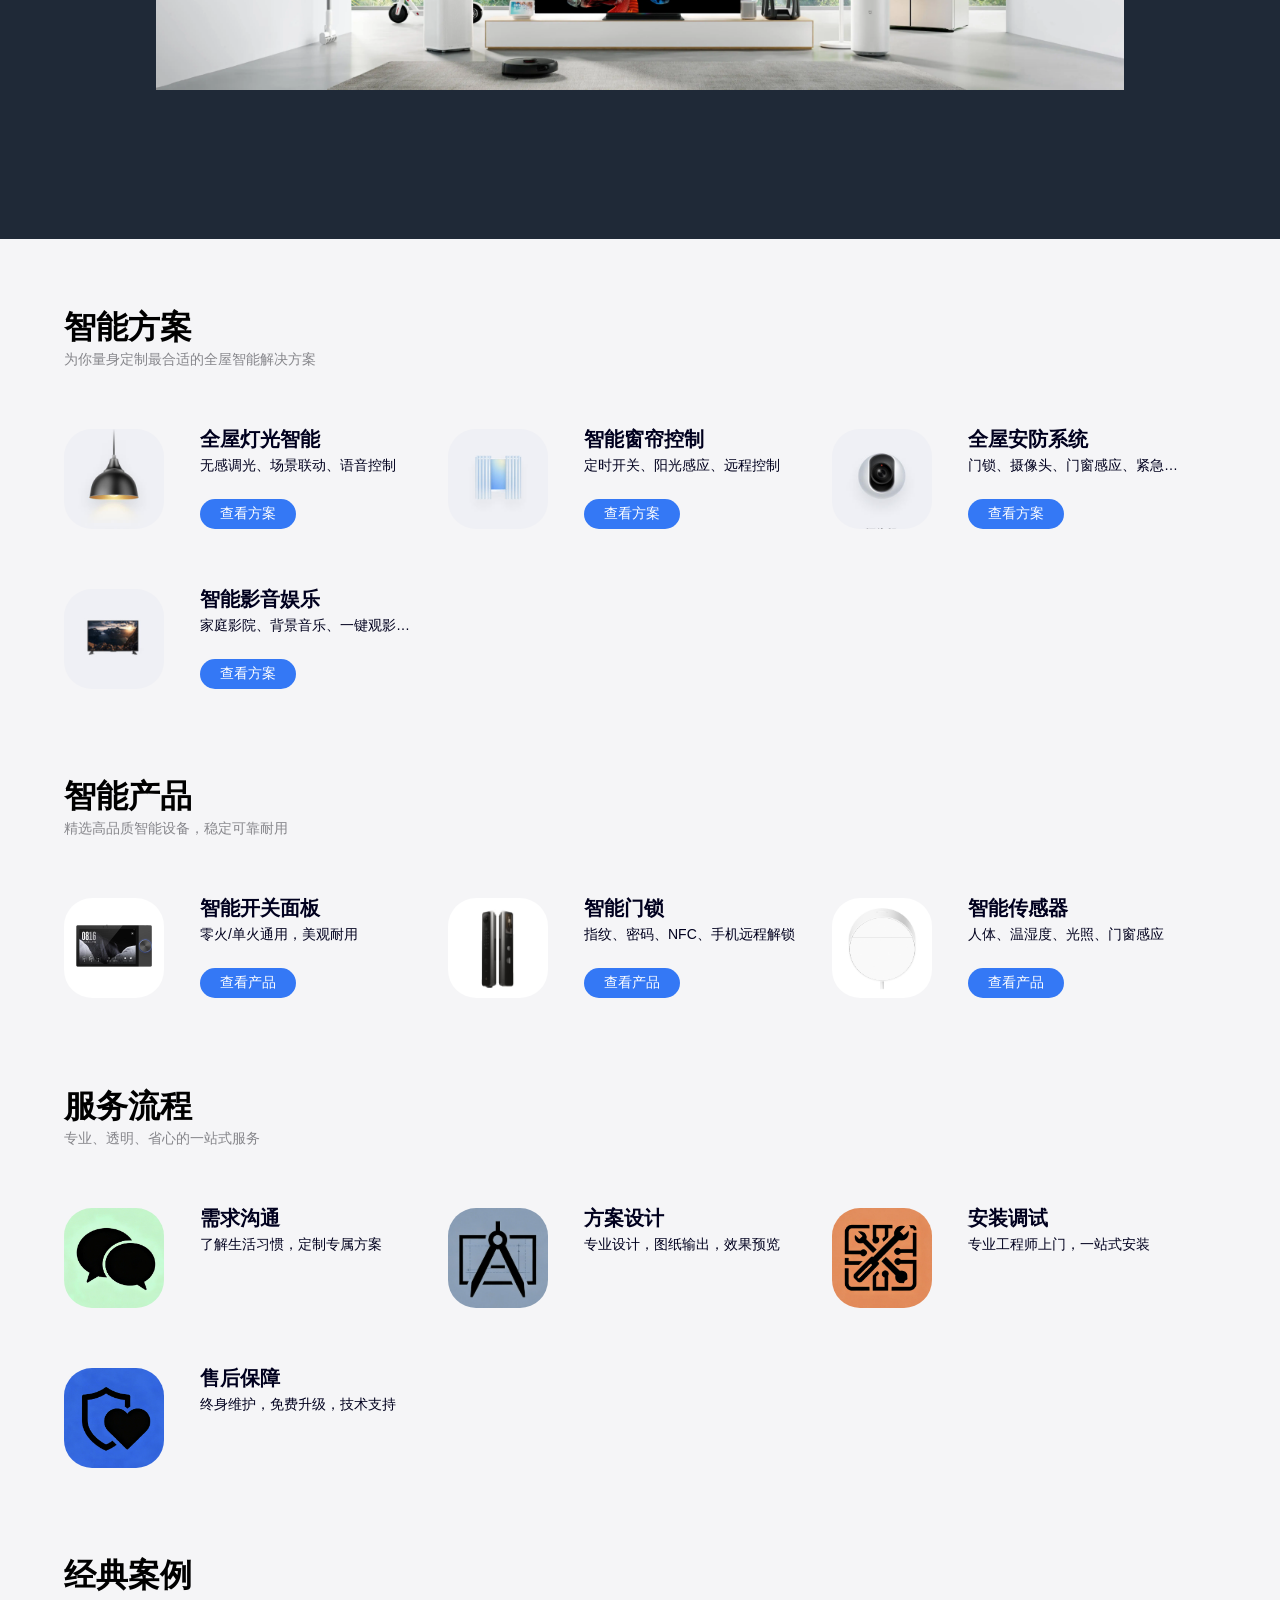
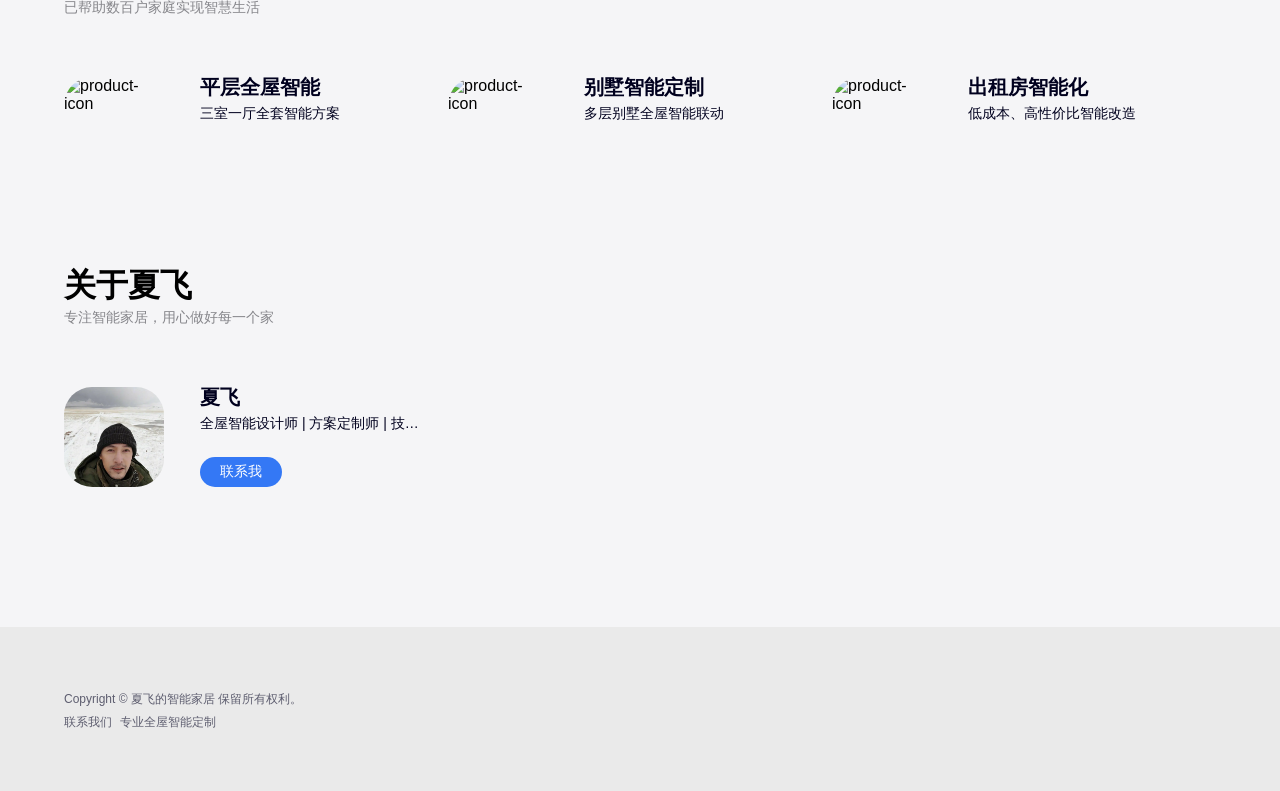
==== commit 9975638e: "Update index.html" ====
--- a/index.html
+++ b/index.html
@@ -230,7 +230,7 @@
     <div class="group-items">
       <div class="group-item">
         <a class="group-item-icon">
-          <img class="group-item-icon-img" src="/img/tianliGPT.webp" alt="product-icon">
+          <img class="group-item-icon-img" src="/img/沟通.jpg" alt="product-icon">
         </a>
         <div class="group-info-group">
           <div class="group-info">
@@ -241,7 +241,7 @@
       </div>
       <div class="group-item">
         <a class="group-item-icon">
-          <img class="group-item-icon-img" src="/img/反馈论坛.webp" alt="product-icon">
+          <img class="group-item-icon-img" src="/img/设计.jpg" alt="product-icon">
         </a>
         <div class="group-info-group">
           <div class="group-info">
@@ -252,7 +252,7 @@
       </div>
       <div class="group-item">
         <a class="group-item-icon">
-          <img class="group-item-icon-img" src="/img/应用图标库.webp" alt="product-icon">
+          <img class="group-item-icon-img" src="/img/安装.jpg" alt="product-icon">
         </a>
         <div class="group-info-group">
           <div class="group-info">
@@ -263,7 +263,7 @@
       </div>
       <div class="group-item">
         <a class="group-item-icon">
-          <img class="group-item-icon-img" src="/img/Butterfly.webp" alt="product-icon">
+          <img class="group-item-icon-img" src="/img/售后.jpg" alt="product-icon">
         </a>
         <div class="group-info-group">
           <div class="group-info">
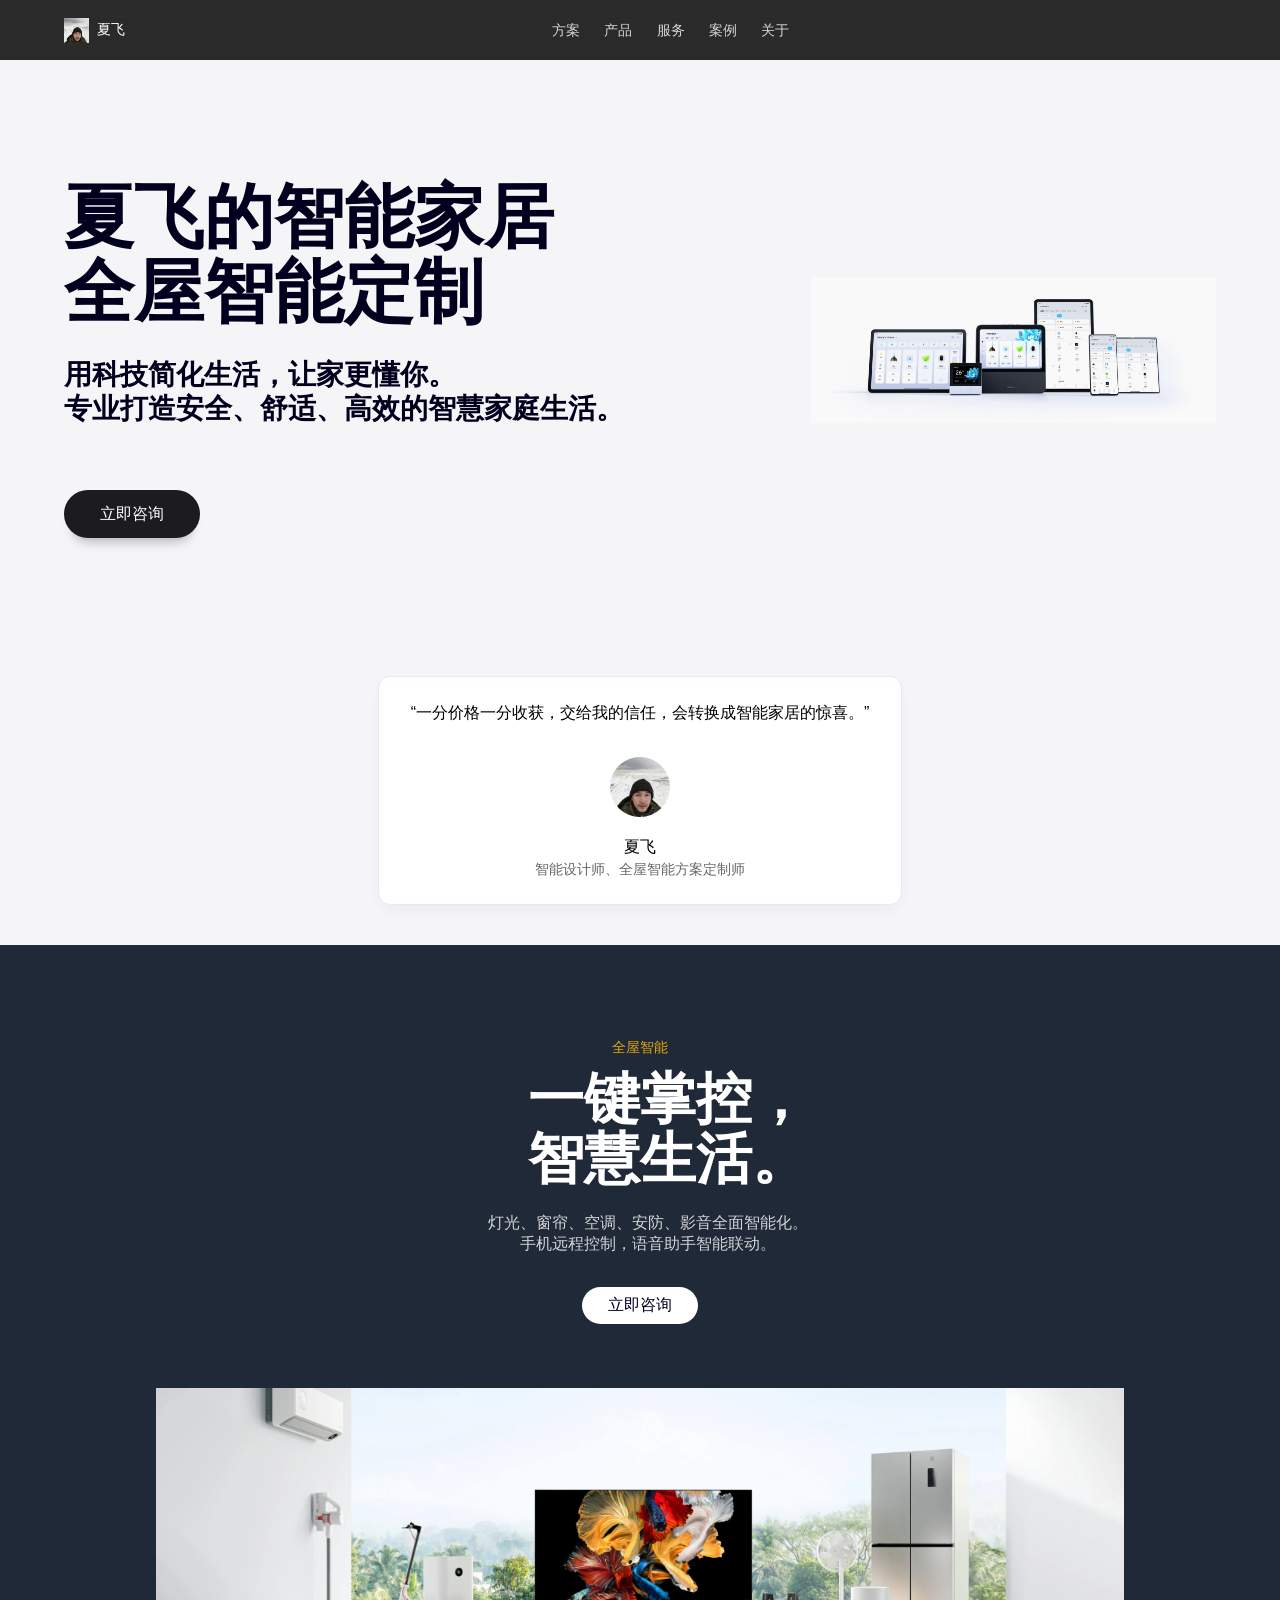
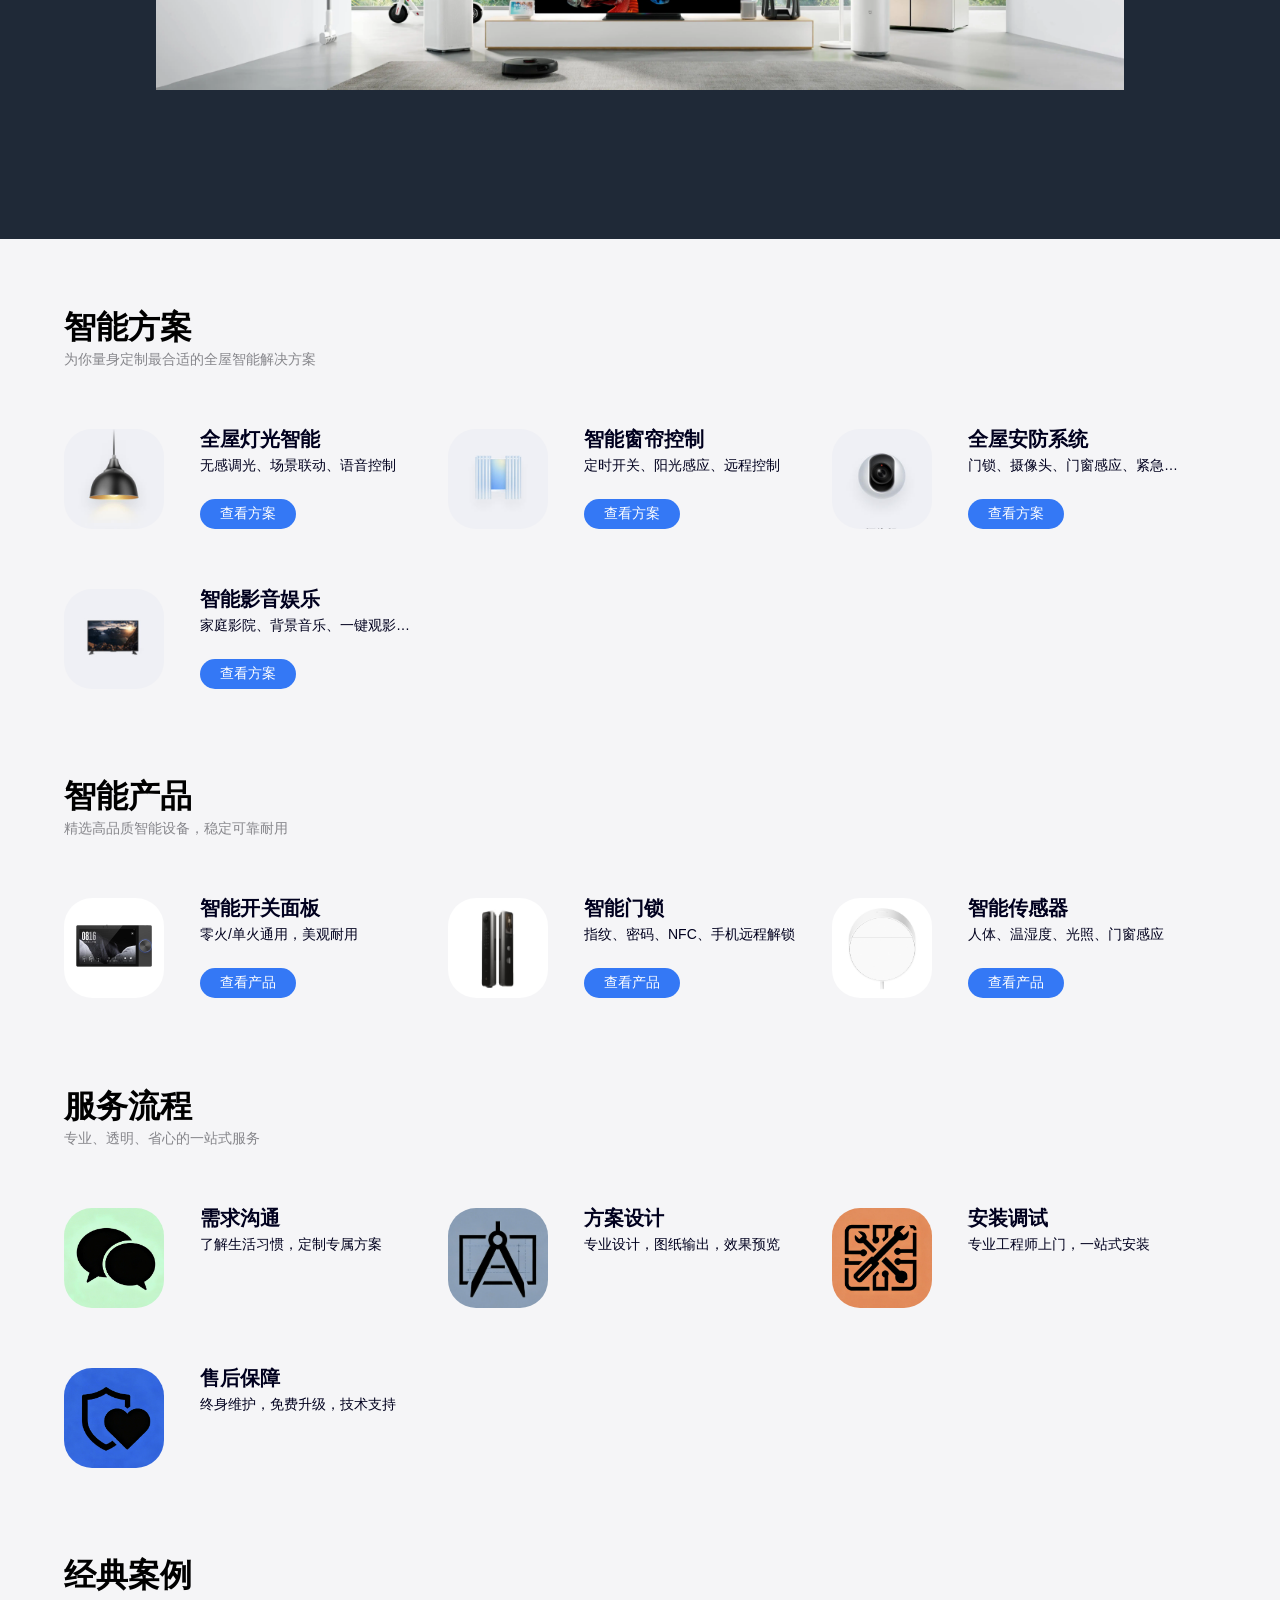
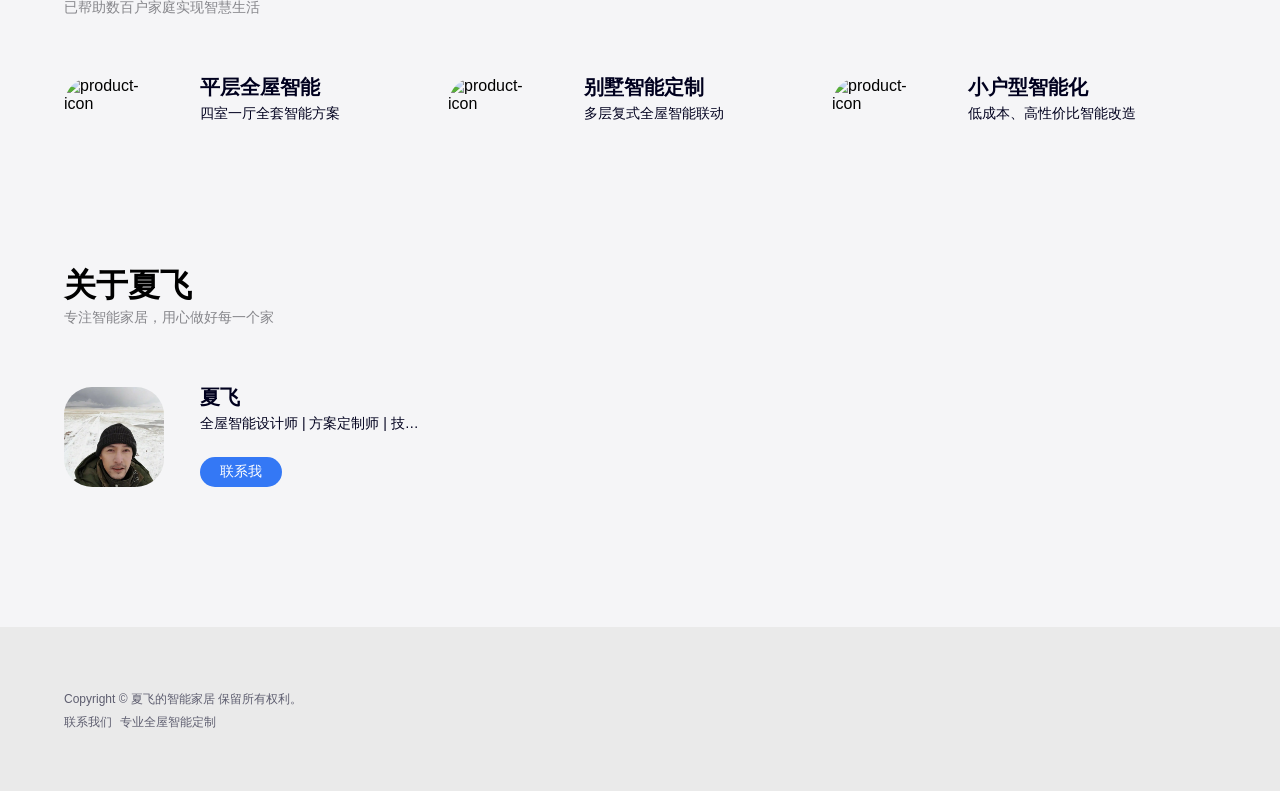
==== commit 0cde8d31: "Update index.html" ====
--- a/index.html
+++ b/index.html
@@ -288,7 +288,7 @@
         <div class="group-info-group">
           <div class="group-info">
             <a class="title">平层全屋智能</a>
-            <a class="discription">三室一厅全套智能方案</a>
+            <a class="discription">四室一厅全套智能方案</a>
           </div>
         </div>
       </div>
@@ -299,7 +299,7 @@
         <div class="group-info-group">
           <div class="group-info">
             <a class="title">别墅智能定制</a>
-            <a class="discription">多层别墅全屋智能联动</a>
+            <a class="discription">多层复式全屋智能联动</a>
           </div>
         </div>
       </div>
@@ -309,7 +309,7 @@
         </a>
         <div class="group-info-group">
           <div class="group-info">
-            <a class="title">出租房智能化</a>
+            <a class="title">小户型智能化</a>
             <a class="discription">低成本、高性价比智能改造</a>
           </div>
         </div>
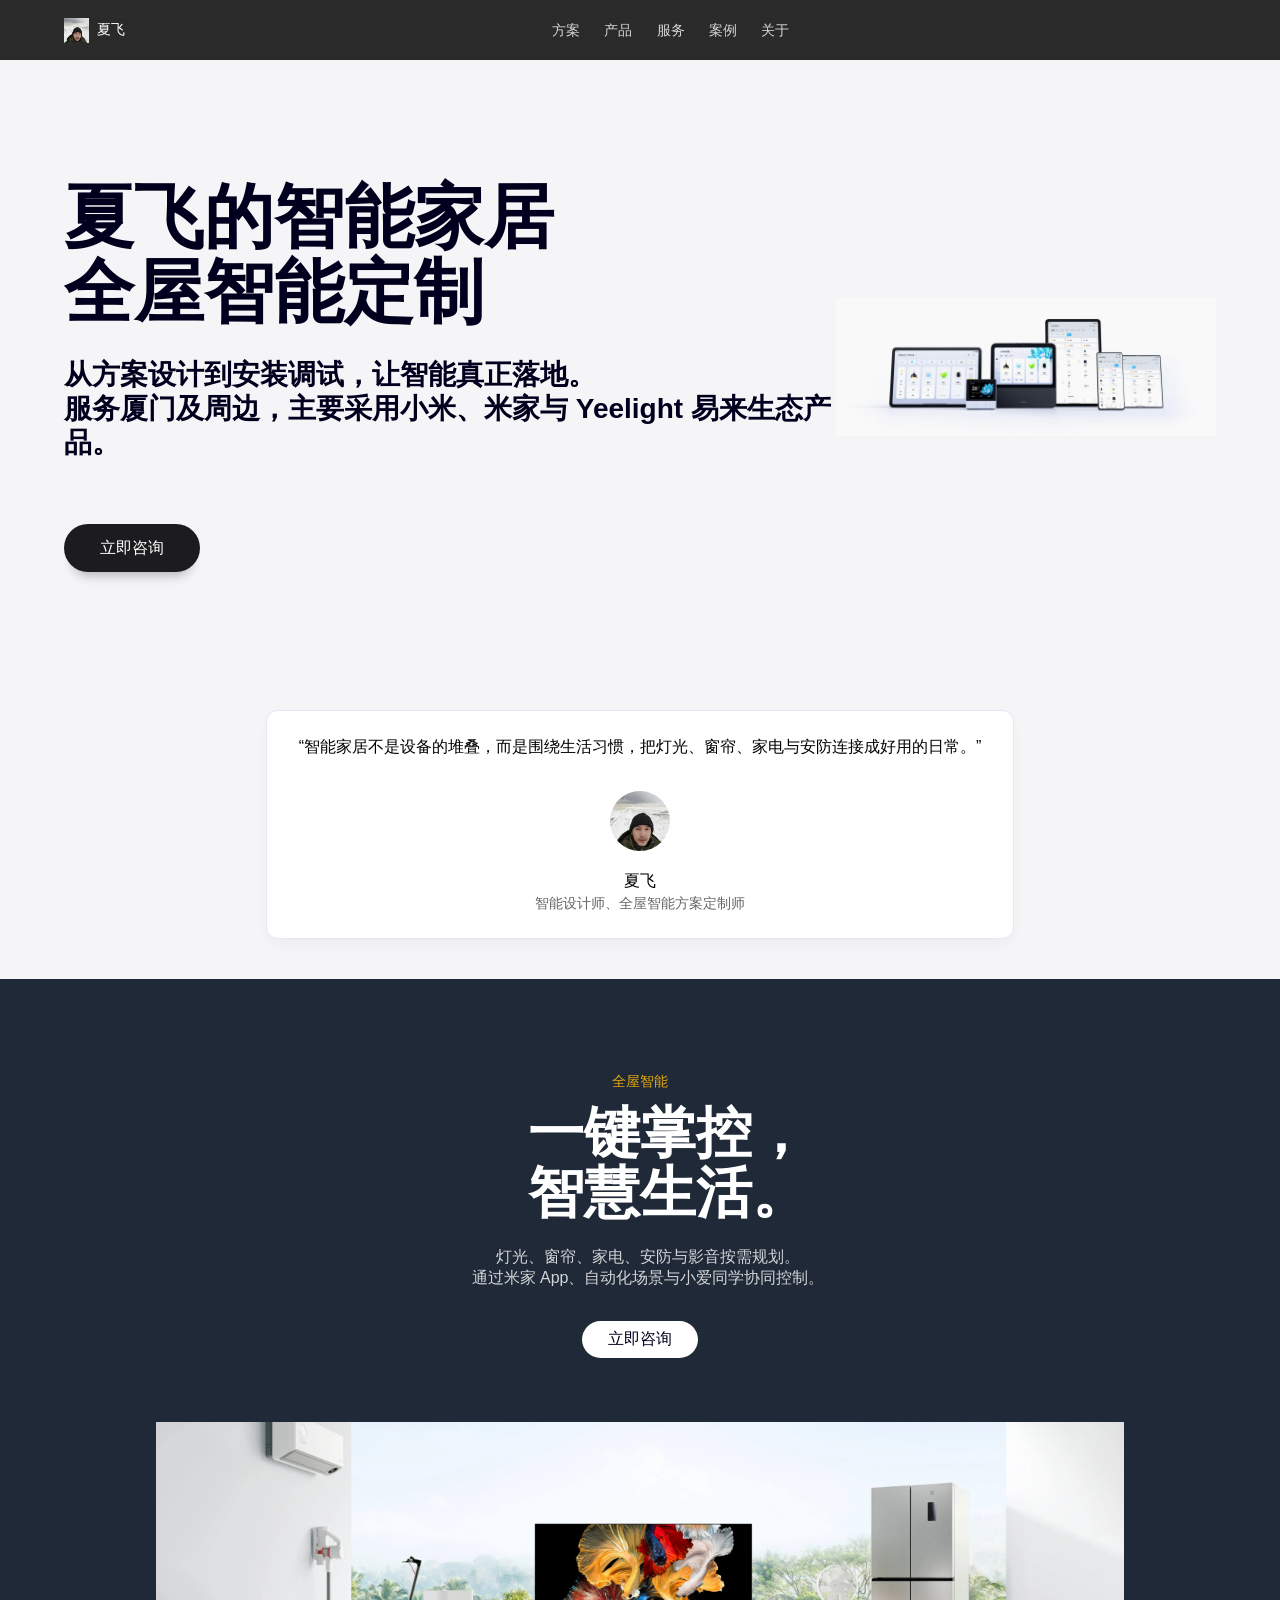
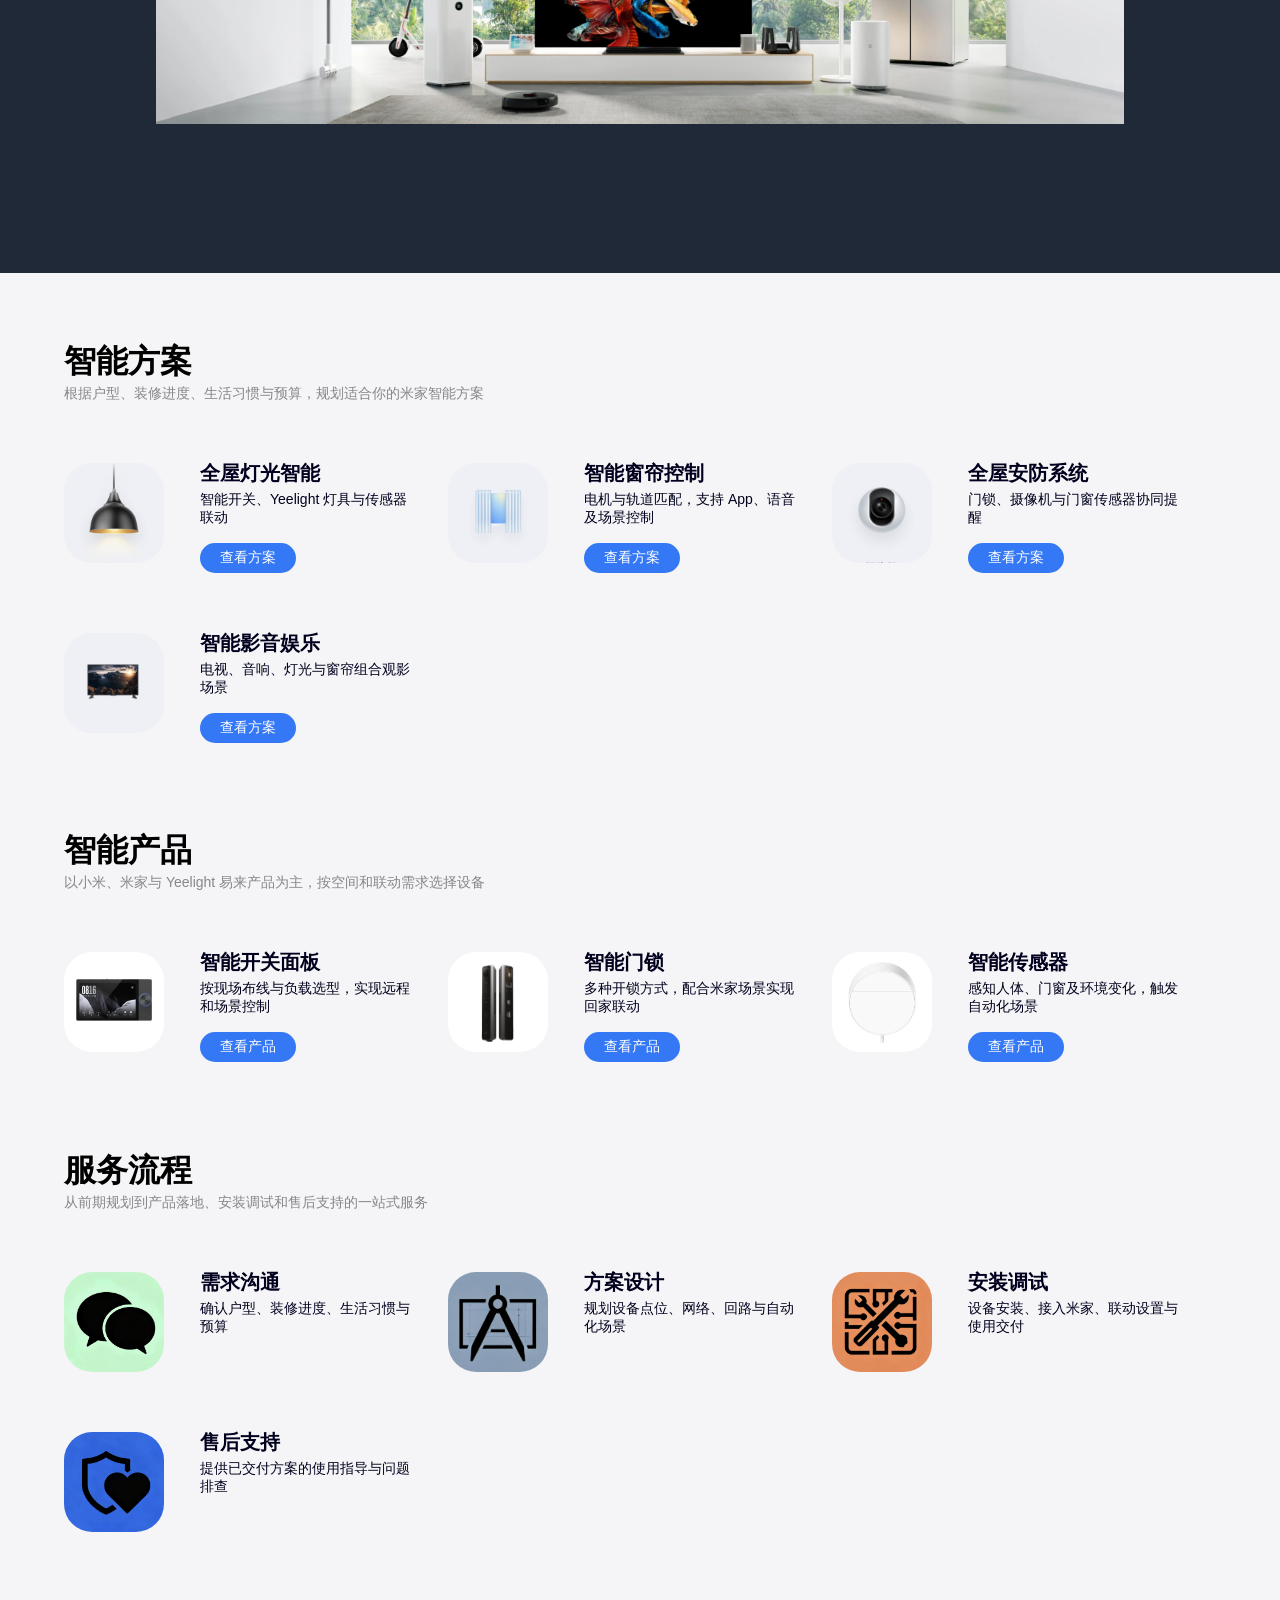
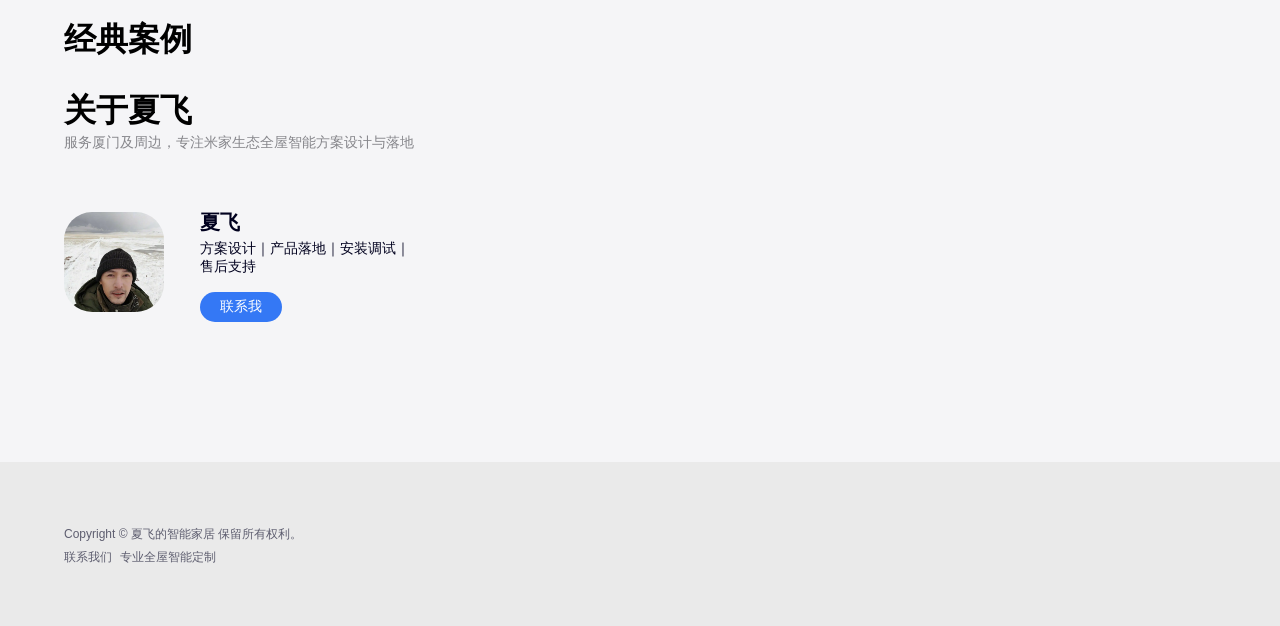
==== commit 838479df: "完善米家智能方案与产品页面" ====
--- a/index.html
+++ b/index.html
@@ -12,10 +12,10 @@
   <meta name="apple-mobile-web-app-title" content="智能家居">
   <link rel="bookmark" href="/img/icon.webp">
   <link rel="apple-touch-icon-precomposed" sizes="180x180" href="/img/icon.webp">
-  <meta name="description" content="夏飞智能家居，全屋智能定制，打造安全、舒适、高效的智慧家庭生活。">
+  <meta name="description" content="厦门及周边全屋智能方案设计、产品落地、安装调试与售后服务，主要采用小米、米家与 Yeelight 易来生态产品。">
   <meta name="theme-color" content="#1C1C1F">
   <link rel="stylesheet" href="https://cdn3.codesign.qq.com/icons/X2bzpZRWkZAaV/latest/iconfont.css">
-  <script src="/jquery-3.7.1.min.js"></script>
+  <script src="/js/jquery-3.7.1.min.js"></script>
 </head>
 
 <body id="body">
@@ -58,7 +58,7 @@
         <span class="title">全屋智能定制</span>
       </div>
       <div class="discription">
-        <span class="discription-text">用科技简化生活，<span class="inline-word">让家更懂你。</span><br>专业打造<span class="inline-word">安全、舒适、高效</span>的智慧家庭生活。</span>
+        <span class="discription-text">从方案设计到安装调试，<span class="inline-word">让智能真正落地。</span><br>服务厦门及周边，主要采用<span class="inline-word">小米、米家与 Yeelight 易来</span>生态产品。</span>
       </div>
       <div class="first-stack-links">
         <!-- 👇 第一个立即咨询 → 跳转到联系页面 -->
@@ -72,7 +72,7 @@
 
   <!-- 个人介绍 -->
   <div class="avatar-discription">
-    <span class="avatar-discription-text">“一分价格一分收获，交给我的信任，会转换成智能家居的惊喜。”</span>
+    <span class="avatar-discription-text">“智能家居不是设备的堆叠，而是围绕生活习惯，把灯光、窗帘、家电与安防连接成好用的日常。”</span>
     <img class="avatar-image" src="/img/icon.webp">
     <span class="avatar-name">夏飞</span>
     <span class="avatar-title">智能设计师、全屋智能方案定制师</span>
@@ -84,8 +84,8 @@
       <span class="tips">全屋智能</span>
       <span class="title">一键掌控<span class="punctuation">，</span><br>智慧生活<span class="punctuation">。</span></span>
       <div class="banner-discription-group">
-        <span class="description">灯光、窗帘、空调、安防、影音<span class="inline-word">全面智能化<span class="punctuation">。</span></span></span>
-        <span class="description">手机远程控制，语音助手<span class="inline-word">智能联动<span class="punctuation">。</span></span></span>
+        <span class="description">灯光、窗帘、家电、安防与影音<span class="inline-word">按需规划<span class="punctuation">。</span></span></span>
+        <span class="description">通过米家 App、自动化场景与小爱同学<span class="inline-word">协同控制<span class="punctuation">。</span></span></span>
       </div>
       <div class="link-group">
         <!-- 👇 第二个立即咨询 → 跳转到联系页面 -->
@@ -101,7 +101,7 @@
   <div class="anchor-point" id="方案"></div>
   <div class="product-group need-padding">
     <h2 class="group-title">智能方案</h2>
-    <span class="group-description">为你量身定制最合适的全屋智能解决方案</span>
+    <span class="group-description">根据户型、装修进度、生活习惯与预算，规划适合你的米家智能方案</span>
     <div class="group-items">
 
       <div class="group-item">
@@ -111,7 +111,7 @@
         <div class="group-info-group">
           <div class="group-info">
             <a class="title">全屋灯光智能</a>
-            <a class="discription">无感调光、场景联动、语音控制</a>
+            <a class="discription">智能开关、Yeelight 灯具与传感器联动</a>
           </div>
           <div class="group-info-button">
             <a class="linkbutton" href="/light.html" target="_blank">查看方案</a>
@@ -126,7 +126,7 @@
         <div class="group-info-group">
           <div class="group-info">
             <a class="title">智能窗帘控制</a>
-            <a class="discription">定时开关、阳光感应、远程控制</a>
+            <a class="discription">电机与轨道匹配，支持 App、语音及场景控制</a>
           </div>
           <div class="group-info-button">
             <a class="linkbutton" href="/curtain.html" target="_blank">查看方案</a>
@@ -141,7 +141,7 @@
         <div class="group-info-group">
           <div class="group-info">
             <a class="title">全屋安防系统</a>
-            <a class="discription">门锁、摄像头、门窗感应、紧急报警</a>
+            <a class="discription">门锁、摄像机与门窗传感器协同提醒</a>
           </div>
           <div class="group-info-button">
             <a class="linkbutton" href="/security.html" target="_blank">查看方案</a>
@@ -156,7 +156,7 @@
         <div class="group-info-group">
           <div class="group-info">
             <a class="title">智能影音娱乐</a>
-            <a class="discription">家庭影院、背景音乐、一键观影模式</a>
+            <a class="discription">电视、音响、灯光与窗帘组合观影场景</a>
           </div>
           <div class="group-info-button">
             <a class="linkbutton" href="/media.html" target="_blank">查看方案</a>
@@ -171,7 +171,7 @@
   <div class="anchor-point" id="产品"></div>
   <div class="product-group need-padding">
     <h2 class="group-title">智能产品</h2>
-    <span class="group-description">精选高品质智能设备，稳定可靠耐用</span>
+    <span class="group-description">以小米、米家与 Yeelight 易来产品为主，按空间和联动需求选择设备</span>
     <div class="group-items">
 
       <div class="group-item">
@@ -181,7 +181,7 @@
         <div class="group-info-group">
           <div class="group-info">
             <a class="title">智能开关面板</a>
-            <a class="discription">零火/单火通用，美观耐用</a>
+            <a class="discription">按现场布线与负载选型，实现远程和场景控制</a>
           </div>
           <div class="group-info-button">
             <a class="linkbutton" href="/switch.html" target="_blank">查看产品</a>
@@ -196,7 +196,7 @@
         <div class="group-info-group">
           <div class="group-info">
             <a class="title">智能门锁</a>
-            <a class="discription">指纹、密码、NFC、手机远程解锁</a>
+            <a class="discription">多种开锁方式，配合米家场景实现回家联动</a>
           </div>
           <div class="group-info-button">
             <a class="linkbutton" href="/lock.html" target="_blank">查看产品</a>
@@ -211,7 +211,7 @@
         <div class="group-info-group">
           <div class="group-info">
             <a class="title">智能传感器</a>
-            <a class="discription">人体、温湿度、光照、门窗感应</a>
+            <a class="discription">感知人体、门窗及环境变化，触发自动化场景</a>
           </div>
           <div class="group-info-button">
             <a class="linkbutton" href="/sensor.html" target="_blank">查看产品</a>
@@ -226,7 +226,7 @@
   <div class="anchor-point" id="服务"></div>
   <div class="product-group need-padding">
     <h2 class="group-title">服务流程</h2>
-    <span class="group-description">专业、透明、省心的一站式服务</span>
+    <span class="group-description">从前期规划到产品落地、安装调试和售后支持的一站式服务</span>
     <div class="group-items">
       <div class="group-item">
         <a class="group-item-icon">
@@ -235,7 +235,7 @@
         <div class="group-info-group">
           <div class="group-info">
             <a class="title">需求沟通</a>
-            <a class="discription">了解生活习惯，定制专属方案</a>
+            <a class="discription">确认户型、装修进度、生活习惯与预算</a>
           </div>
         </div>
       </div>
@@ -246,7 +246,7 @@
         <div class="group-info-group">
           <div class="group-info">
             <a class="title">方案设计</a>
-            <a class="discription">专业设计，图纸输出，效果预览</a>
+            <a class="discription">规划设备点位、网络、回路与自动化场景</a>
           </div>
         </div>
       </div>
@@ -257,7 +257,7 @@
         <div class="group-info-group">
           <div class="group-info">
             <a class="title">安装调试</a>
-            <a class="discription">专业工程师上门，一站式安装</a>
+            <a class="discription">设备安装、接入米家、联动设置与使用交付</a>
           </div>
         </div>
       </div>
@@ -267,8 +267,8 @@
         </a>
         <div class="group-info-group">
           <div class="group-info">
-            <a class="title">售后保障</a>
-            <a class="discription">终身维护，免费升级，技术支持</a>
+            <a class="title">售后支持</a>
+            <a class="discription">提供已交付方案的使用指导与问题排查</a>
           </div>
         </div>
       </div>
@@ -279,49 +279,13 @@
   <div class="anchor-point" id="案例"></div>
   <div class="product-group need-padding">
     <h2 class="group-title">经典案例</h2>
-    <span class="group-description">已帮助数百户家庭实现智慧生活</span>
-    <div class="group-items">
-      <div class="group-item">
-        <a class="group-item-icon">
-          <img class="group-item-icon-img" src="/img/HeoMusic.webp" alt="product-icon">
-        </a>
-        <div class="group-info-group">
-          <div class="group-info">
-            <a class="title">平层全屋智能</a>
-            <a class="discription">四室一厅全套智能方案</a>
-          </div>
-        </div>
-      </div>
-      <div class="group-item">
-        <a class="group-item-icon">
-          <img class="group-item-icon-img" src="/img/TimePlus.webp" alt="product-icon">
-        </a>
-        <div class="group-info-group">
-          <div class="group-info">
-            <a class="title">别墅智能定制</a>
-            <a class="discription">多层复式全屋智能联动</a>
-          </div>
-        </div>
-      </div>
-      <div class="group-item">
-        <a class="group-item-icon">
-          <img class="group-item-icon-img" src="/img/anzhiyu.webp" alt="product-icon">
-        </a>
-        <div class="group-info-group">
-          <div class="group-info">
-            <a class="title">小户型智能化</a>
-            <a class="discription">低成本、高性价比智能改造</a>
-          </div>
-        </div>
-      </div>
-    </div>
   </div>
 
   <!-- 关于我 -->
   <div class="anchor-point" id="关于"></div>
   <div class="product-group need-padding">
     <h2 class="group-title">关于夏飞</h2>
-    <span class="group-description">专注智能家居，用心做好每一个家</span>
+    <span class="group-description">服务厦门及周边，专注米家生态全屋智能方案设计与落地</span>
     <div class="group-items">
       <div class="group-item">
         <a class="group-item-icon">
@@ -330,7 +294,7 @@
         <div class="group-info-group">
           <div class="group-info">
             <a class="title">夏飞</a>
-            <a class="discription">全屋智能设计师 | 方案定制师 | 技术工程师</a>
+            <a class="discription">方案设计｜产品落地｜安装调试｜售后支持</a>
           </div>
           <div class="group-info-button">
             <a class="linkbutton" href="/contact.html" target="_blank">联系我</a>
--- a/main.css
+++ b/main.css
@@ -406,9 +406,142 @@
   text-overflow: ellipsis;
   display: -webkit-box;
   -webkit-box-orient: vertical;
-  -webkit-line-clamp: 1;
+  -webkit-line-clamp: 2;
   overflow: hidden;
   margin-bottom: 8px;
+}
+
+/* 方案与产品详情页 */
+.detail-hero {
+  margin-top: 60px;
+  padding: 96px 0 72px;
+  width: 100%;
+  background: linear-gradient(145deg, #eef3ff 0%, #f8f8fa 55%, #edf7f4 100%);
+  display: flex;
+  justify-content: center;
+}
+
+.detail-hero-content {
+  display: grid;
+  grid-template-columns: 1.45fr .75fr;
+  gap: 56px;
+  align-items: center;
+}
+
+.detail-eyebrow {
+  display: block;
+  color: var(--heo-main);
+  font-size: 14px;
+  font-weight: 700;
+  margin-bottom: 16px;
+}
+
+.detail-hero h1 {
+  margin: 0;
+  color: var(--heo-fontcolor);
+  font-size: 52px;
+  line-height: 1.14;
+}
+
+.detail-lead {
+  color: var(--heo-secondtext);
+  font-size: 19px;
+  line-height: 1.8;
+  max-width: 720px;
+  margin: 24px 0 0;
+}
+
+.detail-hero-image {
+  width: 100%;
+  max-height: 320px;
+  object-fit: contain;
+  border-radius: 36px;
+}
+
+.detail-main {
+  padding-top: 76px;
+}
+
+.detail-section {
+  margin-bottom: 76px;
+}
+
+.detail-section h2 {
+  font-size: 32px;
+  margin: 0 0 12px;
+}
+
+.detail-section-intro {
+  margin: 0;
+  max-width: 760px;
+  color: var(--heo-secondtext);
+  font-size: 16px;
+  line-height: 1.8;
+}
+
+.detail-cards {
+  display: grid;
+  grid-template-columns: repeat(3, 1fr);
+  gap: 20px;
+  margin-top: 30px;
+}
+
+.detail-card {
+  background: var(--heo-card-bg);
+  border: var(--style-border-always);
+  border-radius: 22px;
+  padding: 28px;
+  box-shadow: var(--heo-shadow-border);
+}
+
+.detail-card h3 {
+  font-size: 20px;
+  margin: 0 0 12px;
+}
+
+.detail-card p,
+.detail-card li {
+  color: var(--heo-secondtext);
+  font-size: 15px;
+  line-height: 1.75;
+}
+
+.detail-card p { margin: 0; }
+.detail-card ul { margin: 0; padding-left: 20px; }
+
+.detail-note {
+  border-radius: 18px;
+  background: var(--heo-theme-op);
+  color: var(--heo-fontcolor);
+  padding: 20px 24px;
+  font-size: 14px;
+  line-height: 1.75;
+}
+
+.detail-cta {
+  border-radius: 28px;
+  background: #1f2937;
+  color: var(--heo-white);
+  padding: 44px;
+  display: flex;
+  justify-content: space-between;
+  align-items: center;
+  gap: 28px;
+}
+
+.detail-cta h2 { margin: 0 0 10px; font-size: 30px; }
+.detail-cta p { margin: 0; opacity: .72; line-height: 1.7; }
+.detail-cta .primary-button { flex-shrink: 0; }
+
+@media screen and (max-width: 768px) {
+  .detail-hero { padding: 60px 0 48px; }
+  .detail-hero-content { grid-template-columns: 1fr; gap: 32px; }
+  .detail-hero h1 { font-size: 38px; }
+  .detail-lead { font-size: 17px; }
+  .detail-hero-image { max-height: 220px; }
+  .detail-main { padding-top: 52px; }
+  .detail-cards { grid-template-columns: 1fr; }
+  .detail-cta { align-items: flex-start; flex-direction: column; padding: 32px 26px; }
 }
 
 /* ✅ 修复2：按钮层级降低 */
